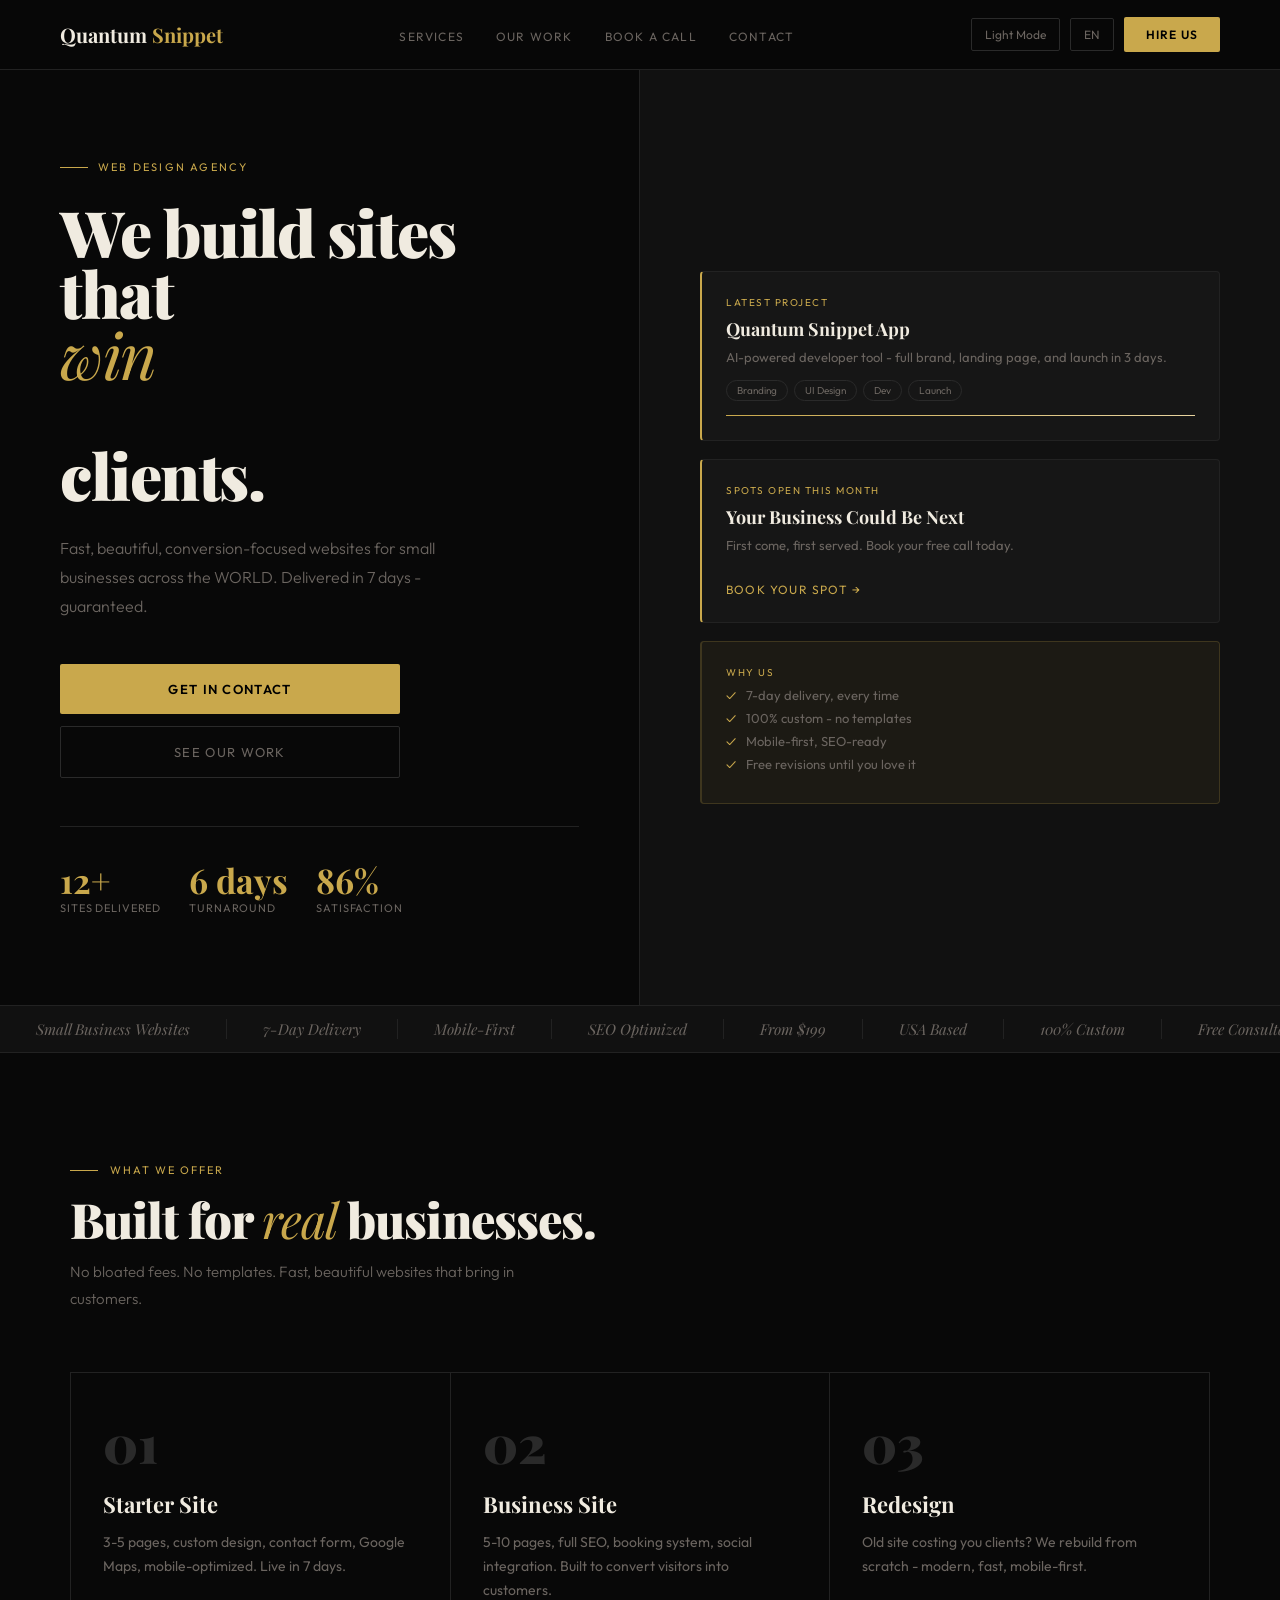
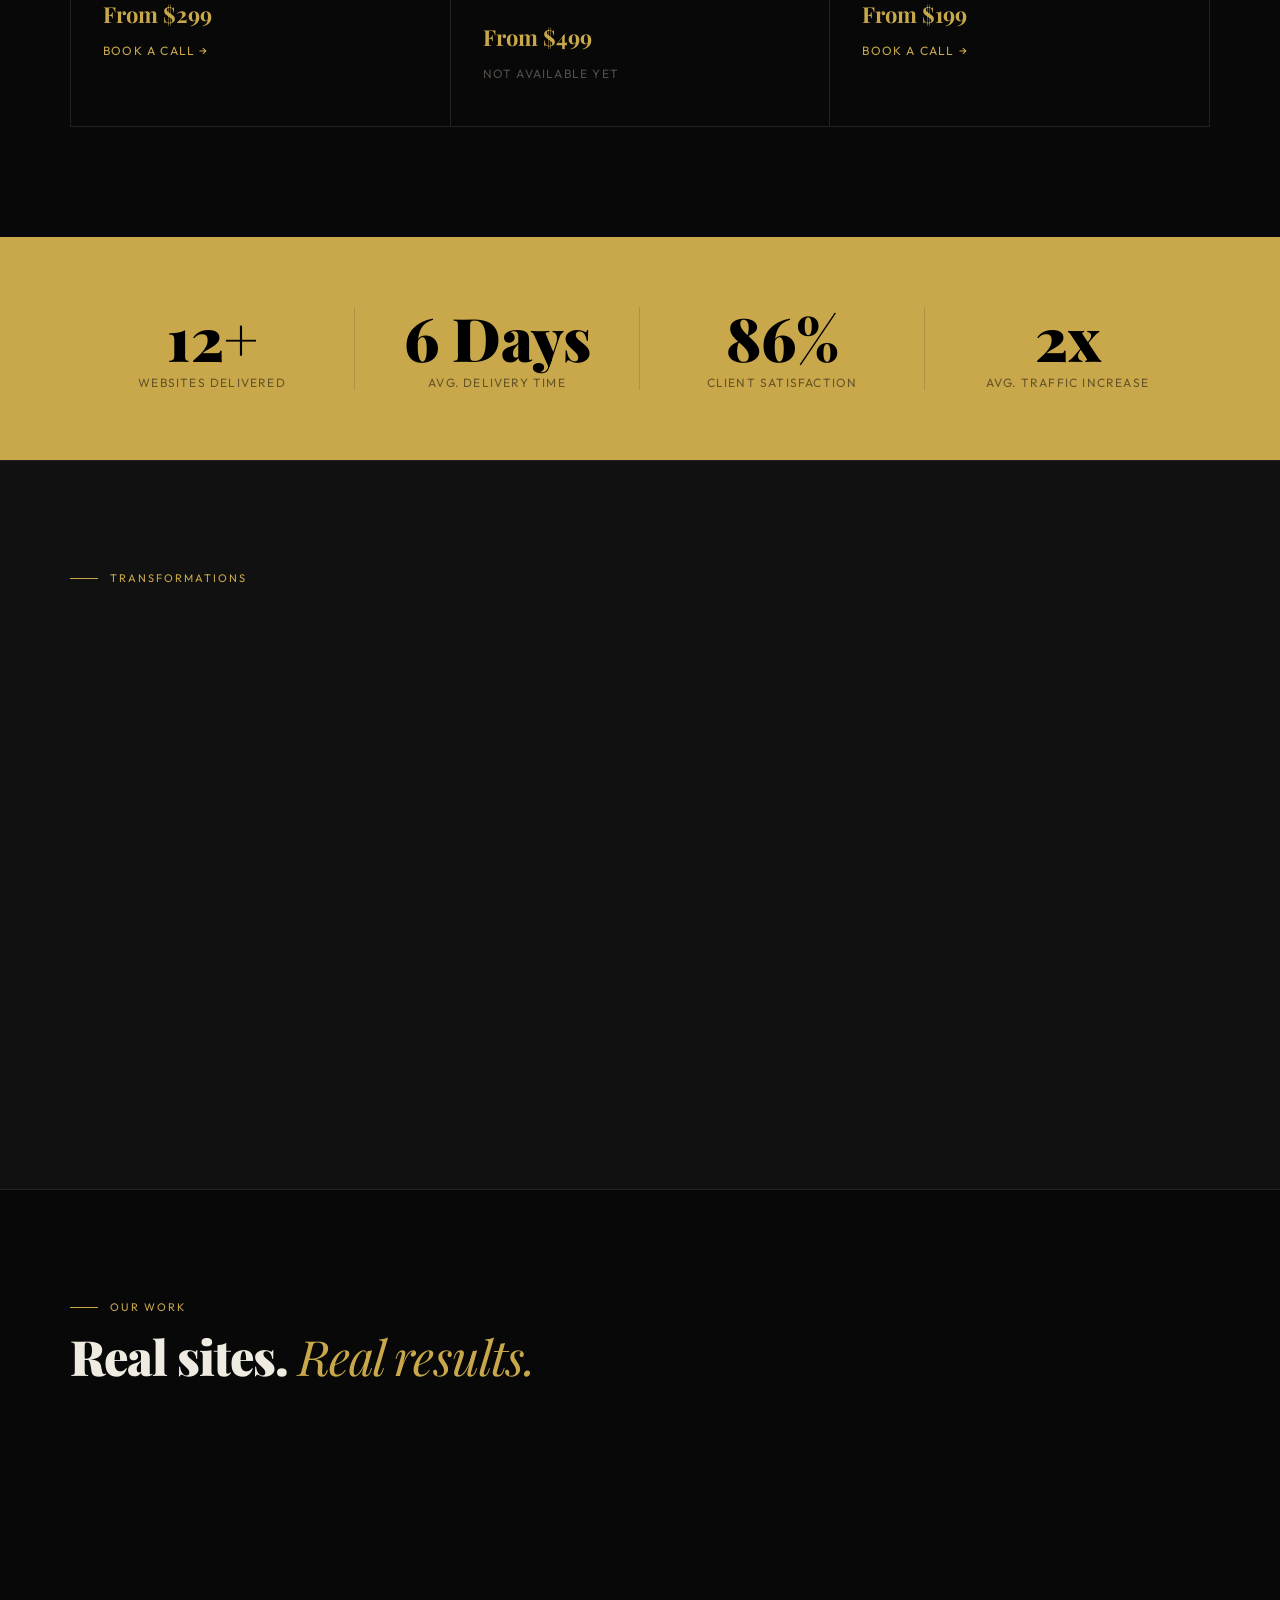
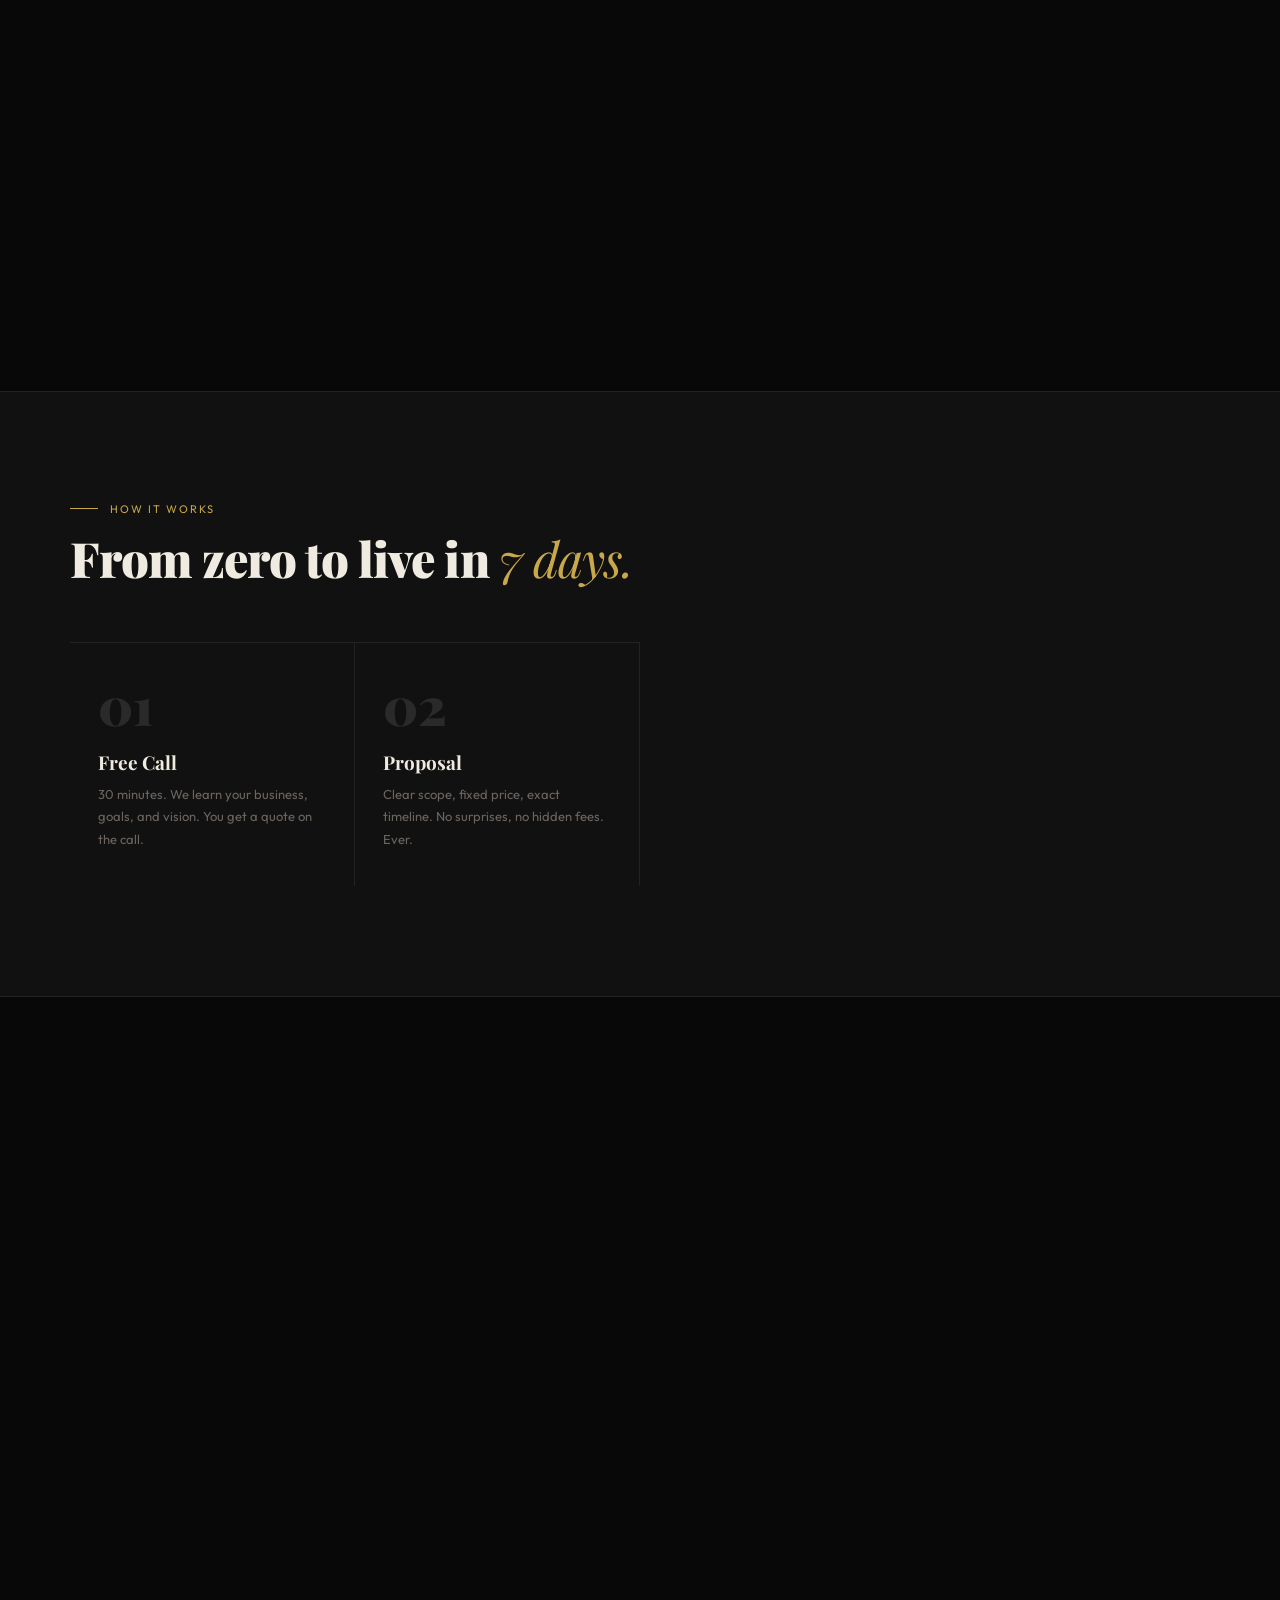
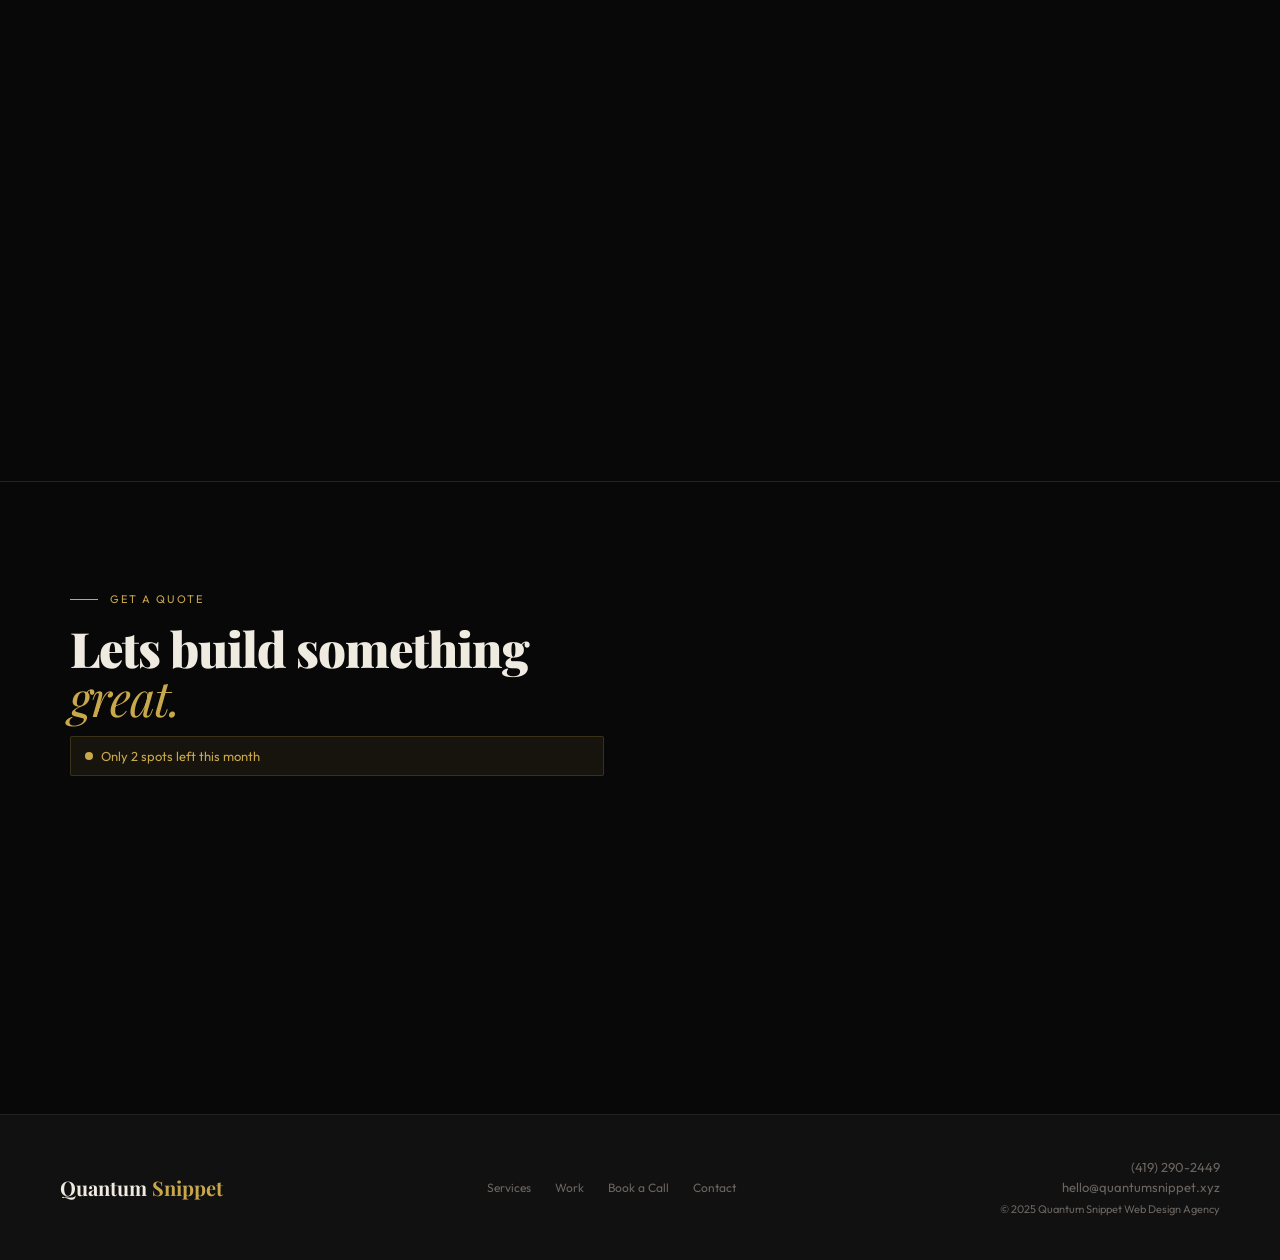
==== index.html @ d99e5979 "Add files via upload" ====
<!DOCTYPE html>
<html lang="en">
<head>
<meta charset="UTF-8">
<meta name="viewport" content="width=device-width, initial-scale=1.0, maximum-scale=1.0, user-scalable=no">
<meta name="description" content="Premium web design agency delivering custom, fast, mobile-first websites in 7 days. Perfect for small businesses. $299 starting price.">
<meta name="keywords" content="web design, web development, website builder, small business websites, custom web design, fast website">
<meta name="author" content="Quantum Snippet">
<meta name="theme-color" content="#C9A84C">
<meta property="og:type" content="website">
<meta property="og:title" content="Quantum Snippet - Premium Web Design Agency">
<meta property="og:description" content="Custom, fast, mobile-first websites for small businesses in 7 days. No templates, no compromises.">
<meta property="og:url" content="https://quantumsnippet.xyz/">
<title>Quantum Snippet - Premium Web Design Agency</title>
<link href="https://fonts.googleapis.com/css2?family=Playfair+Display:ital,wght@0,400;0,700;0,900;1,400&family=Outfit:wght@300;400;500;600&display=swap" rel="stylesheet">
<link rel="stylesheet" href="styles.css">
</head>
<body>

<div class="bar" id="bar"></div>

<nav>
  <a href="#" class="logo">Quantum <span>Snippet</span></a>
  <ul class="nl">
    <li><a href="#services">Services</a></li>
    <li><a href="#work">Our Work</a></li>
    <li><a href="#booking">Book a Call</a></li>
    <li><a href="#contact">Contact</a></li>
  </ul>
  <div class="nr">
    <button class="mbtn" id="modeBtn" onclick="toggleMode()">Light Mode</button>
    <div class="lw">
      <button class="lbtn" id="lbtn" onclick="toggleL()">EN</button>
      <div class="ldrop" id="ldrop">
        <div class="lopt on" onclick="setL('en',this)">English</div>
        <div class="lopt" onclick="setL('es',this)">Espanol</div>
        <div class="lopt" onclick="setL('fr',this)">Francais</div>
        <div class="lopt" onclick="setL('pt',this)">Portugues</div>
      </div>
    </div>
    <a href="#contact" class="ncta">Hire Us</a>
  </div>
  <button class="hbg" onclick="toggleM()"><span></span><span></span><span></span></button>
</nav>

<div class="mm" id="mm">
  <a href="#services" onclick="toggleM()">Services</a>
  <a href="#work" onclick="toggleM()">Our Work</a>
  <a href="#booking" onclick="toggleM()">Book a Call</a>
  <a href="#contact" onclick="toggleM()" style="color:var(--gold)">Hire Us</a>
</div>

<div class="hero">
  <div class="hl">
    <div class="htag">Web Design Agency</div>
    <h1>We build sites<br>that <span class="it">win</span><br>clients.</h1>
    <p class="hd" id="hd">Fast, beautiful, conversion-focused websites for small businesses across the WORLD. Delivered in 7 days - guaranteed.</p>
    <div class="cs">
      <a class="bg" id="hb1" href="https://www.instagram.com/quantum_snippet/?__pwa=1" target="_blank">GET IN CONTACT</a>
      <a href="https://www.instagram.com/quantum_snippet/?__pwa=1" target="_blank" class="bo" id="hb2">See Our Work</a>
    </div>
    <div class="tb">
      <div><span class="tn" data-target="15" data-sfx="+">15+</span><div class="tl">Sites Delivered</div></div>
      <div><span class="tn" data-target="7" data-sfx=" days">7 days</span><div class="tl">Turnaround</div></div>
      <div><span class="tn" data-target="100" data-sfx="%">100%</span><div class="tl">Satisfaction</div></div>
    </div>
  </div>
  <div class="hr">
    <div class="hc rv">
      <div class="hcl">Latest Project</div>
      <div class="hct">Quantum Snippet App</div>
      <div class="hcs">AI-powered developer tool - full brand, landing page, and launch in 3 days.</div>
      <div class="hctags"><span class="hctag">Branding</span><span class="hctag">UI Design</span><span class="hctag">Dev</span><span class="hctag">Launch</span></div>
      <div class="hcbar"><div class="hcfill"></div></div>
    </div>
    <div class="hc rv">
      <div class="hcl">Spots Open This Month</div>
      <div class="hct">Your Business Could Be Next</div>
      <div class="hcs">First come, first served. Book your free call today.</div>
      <a href="#booking" class="sb">Book your spot &rarr;</a>
    </div>
    <div class="hc rv" style="background:rgba(201,168,76,.06);border-color:rgba(201,168,76,.2);">
      <div class="hcl">Why Us</div>
      <div class="wi"><span>&#10003;</span>7-day delivery, every time</div>
      <div class="wi"><span>&#10003;</span>100% custom - no templates</div>
      <div class="wi"><span>&#10003;</span>Mobile-first, SEO-ready</div>
      <div class="wi"><span>&#10003;</span>Free revisions until you love it</div>
    </div>
  </div>
</div>

<div class="mq"><div class="mqt">
  <span class="mqi">Small Business Websites</span><span class="mqi">7-Day Delivery</span><span class="mqi">Mobile-First</span><span class="mqi">SEO Optimized</span><span class="mqi">From $199</span><span class="mqi">USA Based</span><span class="mqi">100% Custom</span><span class="mqi">Free Consultation</span><span class="mqi">Small Business Websites</span><span class="mqi">7-Day Delivery</span><span class="mqi">Mobile-First</span><span class="mqi">SEO Optimized</span><span class="mqi">From $499</span><span class="mqi">USA Based</span><span class="mqi">100% Custom</span><span class="mqi">Free Consultation</span>
</div></div>

<div class="sec" id="services"><div class="si">
  <p class="ey rv">What We Offer</p>
  <h2 class="rv">Built for <em>real</em> businesses.</h2>
  <p class="ss rv">No bloated fees. No templates. Fast, beautiful websites that bring in customers.</p>
  <div class="sg">
    <div class="sv rv"><span class="sn">01</span><div class="snm">Starter Site</div><div class="sd">3-5 pages, custom design, contact form, Google Maps, mobile-optimized. Live in 7 days.</div><div class="sp">From $299</div><button class="sb" onclick="document.getElementById('booking').scrollIntoView({behavior:'smooth'})">Book a call &rarr;</button></div>
    <div class="sv rv"><span class="sn">02</span><div class="snm">Business Site</div><div class="sd">5-10 pages, full SEO, booking system, social integration. Built to convert visitors into customers.</div><div class="sp">From $499</div><button class="sb" type="button" disabled>Not available yet</button></div>
    <div class="sv rv"><span class="sn">03</span><div class="snm">Redesign</div><div class="sd">Old site costing you clients? We rebuild from scratch - modern, fast, mobile-first.</div><div class="sp">From $199</div><button class="sb" onclick="document.getElementById('booking').scrollIntoView({behavior:'smooth'})">Book a call &rarr;</button></div>
  </div>
</div></div>

<div class="cw" id="counters"><div class="ci">
  <div class="cit rv"><span class="cn" data-target="15" data-sfx="+">0</span><div class="cl">Websites Delivered</div></div>
  <div class="cit rv"><span class="cn" data-target="7" data-sfx=" Days">0</span><div class="cl">Avg. Delivery Time</div></div>
  <div class="cit rv"><span class="cn" data-target="100" data-sfx="%">0</span><div class="cl">Client Satisfaction</div></div>
  <div class="cit rv"><span class="cn" data-target="3" data-sfx="x">0</span><div class="cl">Avg. Traffic Increase</div></div>
</div></div>

<div class="bas" id="work"><div class="si">
  <p class="ey rv">Transformations</p>
  <h2 class="rv">The <em>difference</em> is visible.</h2>
  <p class="ss rv">Drag the slider to see what we deliver for every client.</p>
  <div class="bag">
    <div class="bac rv">
      <div class="bah"><div class="bat">AuraBloom by Fatima</div><div class="bb">Beauty Shop</div></div>
      <div class="bsl" id="sl1">
        <div class="baf"><div style="width:100%;height:100%;background:#fef0f5;display:flex;flex-direction:column;font-family:'Outfit',sans-serif;"><div style="background:linear-gradient(90deg,#d45a74,#f4a7c0,#e8758e);padding:6px 10px;text-align:center;font-size:6px;letter-spacing:.22em;text-transform:uppercase;color:#fff;flex-shrink:0;">Beauty Plug in Paradise Estate</div><div style="background:rgba(255,249,252,.93);padding:8px 10px;border-bottom:1px solid rgba(244,167,192,.25);display:grid;grid-template-columns:1fr auto 1fr;align-items:center;flex-shrink:0;"><div style="font-size:6px;letter-spacing:.16em;text-transform:uppercase;color:#8a5568;">Shop Videos Gifts</div><div style="font-size:15px;line-height:1;color:#e8758e;font-family:cursive;">AuraBloom</div><div style="font-size:10px;text-align:right;color:#e8758e;">&#x1F6CD;</div></div><div style="flex:1;position:relative;background:linear-gradient(160deg,#fdf0f6 0%,#fce8f2 40%,#fbd5e8 70%,#f9c8e0 100%);padding:12px 12px 10px;display:grid;grid-template-columns:1.15fr .85fr;gap:10px;overflow:hidden;"><div style="position:absolute;width:90px;height:90px;border-radius:50%;background:radial-gradient(circle,rgba(244,167,192,.28),transparent 65%);top:-24px;right:-18px;"></div><div style="position:absolute;width:70px;height:70px;border-radius:50%;background:radial-gradient(circle,rgba(212,168,75,.18),transparent 65%);bottom:6px;left:12px;"></div><div style="position:relative;z-index:1;"><div style="display:inline-flex;align-items:center;gap:5px;font-size:6px;letter-spacing:.26em;text-transform:uppercase;color:#e8758e;border:1px solid rgba(232,117,142,.28);padding:5px 9px;border-radius:999px;background:rgba(244,167,192,.14);margin-bottom:8px;">&#10024; Paradise Estate</div><div style="font-family:'Playfair Display',serif;font-size:20px;line-height:.96;color:#2d1520;"><span style="display:block;font-size:24px;line-height:.85;color:#e8758e;font-family:cursive;">AuraBloom</span>by <span style="color:#d4a84b;">Fatima</span></div><div style="font-size:7px;line-height:1.55;color:#8a5568;margin-top:8px;max-width:100px;">Lashes, gloss, perfumes, jewellery, and gift sets in one soft, feminine storefront.</div><div style="display:flex;gap:6px;margin-top:9px;flex-wrap:wrap;"><span style="font-size:6px;letter-spacing:.18em;text-transform:uppercase;background:linear-gradient(135deg,#d45a74,#e8758e,#f4a7c0);color:#fff;padding:6px 9px;border-radius:999px;">Shop Now</span><span style="font-size:6px;letter-spacing:.15em;text-transform:uppercase;border:1px solid rgba(232,117,142,.35);color:#e8758e;padding:6px 8px;border-radius:999px;">WhatsApp</span></div></div><div style="position:relative;z-index:1;display:flex;align-items:center;justify-content:center;"><div style="width:58px;height:112px;background:#1a0c14;border-radius:16px;border:2px solid rgba(244,167,192,.35);box-shadow:0 14px 28px rgba(45,21,32,.18);position:relative;overflow:hidden;"><div style="position:absolute;inset:0;background:linear-gradient(180deg,#ffb7d6,#f4a7c0 35%,#2d1520 100%);"></div></div></div></div><div style="background:#fff9fc;border-top:1px solid rgba(244,167,192,.18);display:grid;grid-template-columns:repeat(4,1fr);gap:4px;padding:7px;flex-shrink:0;"><div style="text-align:center;background:#fff;border:1px solid rgba(244,167,192,.18);border-radius:8px;padding:5px 2px;"><div style="font-size:10px;color:#e8758e;">&#128065;</div><div style="font-size:5px;letter-spacing:.12em;text-transform:uppercase;color:#8a5568;">Lashes</div></div><div style="text-align:center;background:#fff;border:1px solid rgba(244,167,192,.18);border-radius:8px;padding:5px 2px;"><div style="font-size:10px;color:#e8758e;">&#128139;</div><div style="font-size:5px;letter-spacing:.12em;text-transform:uppercase;color:#8a5568;">Gloss</div></div><div style="text-align:center;background:#fff;border:1px solid rgba(244,167,192,.18);border-radius:8px;padding:5px 2px;"><div style="font-size:10px;color:#e8758e;">&#127801;</div><div style="font-size:5px;letter-spacing:.12em;text-transform:uppercase;color:#8a5568;">Perfume</div></div><div style="text-align:center;background:#fff;border:1px solid rgba(244,167,192,.18);border-radius:8px;padding:5px 2px;"><div style="font-size:10px;color:#e8758e;">&#127873;</div><div style="font-size:5px;letter-spacing:.12em;text-transform:uppercase;color:#8a5568;">Gift Sets</div></div></div></div></div>
        <div class="bab" id="b1"><div style="width:100%;height:100%;background:#f6f1f4;display:flex;flex-direction:column;"><div style="background:#d28aac;padding:8px 12px;flex-shrink:0;"><span style="font-size:9px;color:#fff;font-weight:bold;">Fatima Beauty Store</span></div><div style="flex:1;padding:10px;display:flex;flex-direction:column;gap:6px;overflow:hidden;"><div style="background:#e5dee2;border:2px dashed #d1c2cb;height:60px;display:flex;align-items:center;justify-content:center;font-size:8px;color:#9d8b94;text-align:center;">WELCOME TO FATIMA BEAUTY STORE</div><div style="background:#eadfe5;height:4px;width:88%;border-radius:1px;"></div><div style="background:#d28aac;color:#fff;font-size:7px;padding:5px 9px;width:70px;text-align:center;">Shop</div></div><div style="background:#e5dee2;padding:6px;font-size:7px;color:#9d8b94;text-align:center;flex-shrink:0;">2021 Fatima Beauty Store</div></div></div>
        <div class="bdv" id="l1"></div><div class="bhn" id="h1">&harr;</div>
        <div class="lb lb-b">Before</div><div class="lb lb-a">After</div>
      </div>
    </div>
  </div>
</div></div>

<div class="scs"><div class="si">
  <p class="ey rv">Our Work</p>
  <h2 class="rv">Real sites. <em>Real results.</em></h2>
  <p class="ss rv">Every project is custom-built from scratch.</p>
  <div class="scl">
    <div class="sci rv">
      <a class="scr" href="https://fatima-rho.vercel.app/" target="_blank" rel="noopener noreferrer">
        <div class="scb2"><div class="scd" style="background:#FF5F57"></div><div class="scd" style="background:#FFBD2E"></div><div class="scd" style="background:#28CA41"></div><div class="scu">fatima-rho.vercel.app</div></div>
        <div style="background:#fef0f5;font-family:'Outfit',sans-serif;"><div style="background:linear-gradient(90deg,#d45a74,#f4a7c0,#e8758e);padding:8px 16px;text-align:center;font-size:8px;letter-spacing:.34em;text-transform:uppercase;color:#fff;">Your Beauty Plug in Paradise Estate</div><div style="background:rgba(255,249,252,.93);backdrop-filter:blur(10px);border-bottom:1px solid rgba(244,167,192,.25);padding:12px 16px;display:grid;grid-template-columns:1fr auto 1fr;align-items:center;"><div style="font-size:8px;letter-spacing:.24em;text-transform:uppercase;color:#8a5568;">Shop All Videos Gifts</div><div style="font-size:30px;color:#e8758e;font-family:cursive;line-height:1;">AuraBloom</div><div style="text-align:right;font-size:15px;color:#e8758e;">&#x1F6CD;</div></div><div style="min-height:250px;background:linear-gradient(160deg,#fdf0f6 0%,#fce8f2 40%,#fbd5e8 70%,#f9c8e0 100%);display:grid;grid-template-columns:1fr 1fr;position:relative;overflow:hidden;border-bottom:1px solid rgba(244,167,192,.18);"><div style="padding:26px 20px 22px;position:relative;z-index:1;"><div style="font-family:'Playfair Display',serif;font-size:43px;line-height:.92;color:#2d1520;"><span style="display:block;font-size:48px;line-height:.78;color:#e8758e;font-family:cursive;">AuraBloom</span>by <span style="color:#d4a84b;">Fatima</span></div><div style="font-size:10px;line-height:1.9;color:#8a5568;max-width:190px;margin-top:12px;">Your one-stop beauty destination for lashes, gloss, perfumes, jewellery, bonnets, and curated gift sets.</div><div style="display:flex;gap:10px;margin-top:18px;"><span style="font-size:8px;letter-spacing:.34em;text-transform:uppercase;background:linear-gradient(135deg,#d45a74,#e8758e,#f4a7c0);color:#fff;padding:10px 18px;border-radius:999px;">Shop Now</span></div></div><div style="padding:24px;display:flex;align-items:center;justify-content:center;"><div style="width:116px;height:226px;background:#1a0c14;border-radius:28px;border:3px solid rgba(244,167,192,.3);position:relative;overflow:hidden;"><div style="position:absolute;inset:0;background:linear-gradient(180deg,#ffbad8 0%,#f4a7c0 42%,#452133 100%);"></div></div></div></div></div>
      </a>
      <div class="scit"><div class="stag">Beauty Shop - Paradise Estate</div><div class="sname">AuraBloom by Fatima</div><div class="sdesc">Closer match to the live homepage: gradient announcement bar, glassy nav, blush editorial hero, floating phone video mockup, and the six-category strip.</div><div class="pills"><span class="pill">Beauty Ecommerce</span><span class="pill">Editorial Hero</span><span class="pill">Video Mockup</span><span class="pill">WhatsApp Orders</span></div><div class="res">Preview tuned against fatima-rho.vercel.app styling</div></div>
    </div>
  </div>
</div></div>

<div class="prs"><div class="si">
  <p class="ey rv">How It Works</p>
  <h2 class="rv">From zero to live in <em>7 days.</em></h2>
  <div class="prg">
    <div class="ps rv"><span class="psn">01</span><div class="pst">Free Call</div><div class="psd">30 minutes. We learn your business, goals, and vision. You get a quote on the call.</div></div>
    <div class="ps rv"><span class="psn">02</span><div class="pst">Proposal</div><div class="psd">Clear scope, fixed price, exact timeline. No surprises, no hidden fees. Ever.</div></div>
    <div class="ps rv"><span class="psn">03</span><div class="pst">We Build</div><div class="psd">You relax. We design, develop, and test. Daily updates so you are always in the loop.</div></div>
    <div class="ps rv"><span class="psn">04</span><div class="pst">You Launch</div><div class="psd">Site live in 7 days. We handle hosting, launch, and any revisions.</div></div>
  </div>
</div></div>

<div class="bks" id="booking"><div class="si">
  <p class="ey rv">Free Consultation</p>
  <h2 class="rv">Book your <em>free</em> 30-min call.</h2>
  <p class="ss rv">Pick a time. We discuss your project and give you a free quote.</p>
  <div class="bkl">
    <div class="cal rv">
      <div class="cah"><button class="can" onclick="chM(-1)">&lsaquo;</button><span class="cam" id="calLbl"></span><button class="can" onclick="chM(1)">&rsaquo;</button></div>
      <div class="cadow"><span>Su</span><span>Mo</span><span>Tu</span><span>We</span><span>Th</span><span>Fr</span><span>Sa</span></div>
      <div class="cagd" id="cagd"></div>
    </div>
    <div class="rv">
      <div class="slt" id="slt">Select a date</div>
      <div class="slg" id="slg"><p style="font-size:13px;color:var(--mut);grid-column:1/-1;">Pick a date from the calendar</p></div>
      <input class="bi" id="bn" placeholder="Your name">
      <input class="bi" id="be" type="email" placeholder="Your email">
      <button class="bkb" id="bkb" onclick="confBook()">Confirm Free Consultation</button>
      <div class="bok" id="bok">Booked! We will email you a confirmation shortly.</div>
    </div>
  </div>
</div></div>

<div class="ts rv">
  <p class="tq">Quantum Snippet rebuilt our website in 6 days. It looks incredible, loads instantly, and we have already seen a 40% increase in enquiries. Worth every penny.</p>
  <p class="ta"><strong>Your First Client</strong> - Small Business Owner, USA</p>
</div>

<div class="ct" id="contact"><div class="cti">
  <div>
    <p class="ey rv">Get a Quote</p>
    <h2 class="rv">Lets build something <em>great.</em></h2>
    <div class="ug rv"><span class="ugd"></span>Only 2 spots left this month</div>
    <p class="ss rv" style="margin-bottom:0;">Fill out the form and we will get back to you within 24 hours.</p>
    <div style="margin-top:28px;" class="rv">
      <div class="pk">Free consultation call included</div>
      <div class="pk">Fixed price - no hidden fees</div>
      <div class="pk">7-day delivery guarantee</div>
      <div class="pk">Free revisions until you love it</div>
      <div class="pk">6 months free support after launch</div>
    </div>
  </div>
  <div class="cf rv">
    <div class="cfr"><input id="cfn" placeholder="Your name"><input id="cfe" type="email" placeholder="Your email"></div>
    <input id="cfb2" placeholder="Business name">
    <select id="cfs"><option value="">What do you need?</option><option>Starter Website - $299</option><option>Business Website - $499</option><option>Redesign - $199</option><option>Not sure - lets talk</option></select>
    <textarea id="cfm" placeholder="Tell us about your business..."></textarea>
    <button class="cfb" id="cfbtn" onclick="subForm()">Send My Free Quote Request</button>
    <p class="cfok" id="cfok">Message sent! We will be in touch within 24 hours.</p>
    <p class="cfer" id="cfer">Something went wrong. Please email us directly.</p>
  </div>
</div></div>

<footer>
  <div class="flogo">Quantum <span>Snippet</span></div>
  <div class="fls"><a href="#services">Services</a><a href="#work">Work</a><a href="#booking">Book a Call</a><a href="#contact">Contact</a></div>
  <div class="fc">
    <a href="tel:4192902449">(419) 290-2449</a>
    <a href="mailto:hello@quantumsnippet.xyz">hello@quantumsnippet.xyz</a>
    <div class="fcp">&copy; 2025 Quantum Snippet Web Design Agency</div>
  </div>
</footer>

<!-- Admin Modal -->
<div id="qs-admin-modal" style="display:none;position:fixed;inset:0;z-index:99999;background:rgba(0,0,0,0.7);backdrop-filter:blur(8px);align-items:center;justify-content:center;">
  <div style="background:var(--card);border:1px solid var(--bor2);border-radius:4px;padding:40px 44px;max-width:380px;width:90%;text-align:center;animation:qs-modal-in .25s cubic-bezier(.34,1.56,.64,1);">
    <div style="font-family:'Playfair Display',serif;font-size:20px;font-weight:700;margin-bottom:6px;">Quantum <span style="color:var(--gold);">Snippet</span></div>
    <div style="font-size:11px;color:var(--mut);letter-spacing:.15em;text-transform:uppercase;margin-bottom:28px;">Admin Access</div>
    <input id="qs-admin-pw" type="password" placeholder="Enter admin token"
      style="width:100%;background:var(--bg);border:1px solid var(--bor);color:var(--txt);font-family:'Outfit',sans-serif;font-size:14px;padding:13px 15px;border-radius:2px;outline:none;margin-bottom:10px;transition:border-color .2s;"
      onkeydown="if(event.key==='Enter')qsAdminLogin()"
      onfocus="this.style.borderColor='var(--gold)'"
      onblur="this.style.borderColor='var(--bor)'">
    <div id="qs-admin-err" style="display:none;color:#e05555;font-size:12px;margin-bottom:10px;">Incorrect token.</div>
    <button onclick="qsAdminLogin()" style="width:100%;background:var(--gold);color:#000;font-family:'Outfit',sans-serif;font-size:13px;font-weight:600;padding:14px;border:none;border-radius:2px;cursor:pointer;letter-spacing:.1em;text-transform:uppercase;margin-bottom:8px;" onmouseover="this.style.background='var(--gold2)'" onmouseout="this.style.background='var(--gold)'">Enter</button>
    <button onclick="qsCloseModal()" style="width:100%;background:transparent;color:var(--mut);font-family:'Outfit',sans-serif;font-size:12px;padding:8px;border:none;cursor:pointer;" onmouseover="this.style.color='var(--txt)'" onmouseout="this.style.color='var(--mut)'">Cancel</button>
  </div>
</div>

<script src="main.js"></script>
</body>
</html>
---- styles.css ----
:root{--bg:#080808;--sur:#111111;--card:#161616;--bor:#222222;--bor2:#2a2a2a;--gold:#C9A84C;--gold2:#E8D4A0;--txt:#F0EBE0;--mut:#6B6560;}
body.light{--bg:#FAF7F2;--sur:#F2EDE4;--card:#FFFFFF;--bor:#E2D9CE;--bor2:#D0C4B4;--txt:#1A1612;--mut:#8A7A6A;}
*{margin:0;padding:0;box-sizing:border-box;}
html{scroll-behavior:smooth;}
body{background:var(--bg);color:var(--txt);font-family:'Outfit',sans-serif;overflow-x:hidden;-webkit-text-size-adjust:100%;transition:background .3s,color .3s;}
a{text-decoration:none;color:inherit;}
.bar{position:fixed;top:0;left:0;height:3px;background:linear-gradient(90deg,var(--gold),var(--gold2));z-index:9999;width:0;pointer-events:none;transition:width .1s;}
nav{position:fixed;top:0;left:0;right:0;z-index:200;height:70px;padding:0 60px;display:flex;align-items:center;justify-content:space-between;background:rgba(8,8,8,.95);backdrop-filter:blur(20px);border-bottom:1px solid var(--bor);transition:background .3s;}
body.light nav{background:rgba(250,247,242,.97);}
.logo{font-family:'Playfair Display',serif;font-size:20px;font-weight:700;color:var(--txt);}
.logo span{color:var(--gold);}
.nl{display:flex;gap:32px;list-style:none;}
.nl a{font-size:12px;color:var(--mut);letter-spacing:.1em;text-transform:uppercase;transition:color .2s;}
.nl a:hover{color:var(--txt);}
.nr{display:flex;align-items:center;gap:10px;}
.mbtn{background:none;border:1px solid var(--bor2);color:var(--mut);font-family:'Outfit',sans-serif;font-size:12px;padding:8px 13px;border-radius:2px;cursor:pointer;transition:all .2s;}
.mbtn:hover,.mbtn:focus{border-color:var(--gold);color:var(--gold);}
.lw{position:relative;}
.lbtn{background:none;border:1px solid var(--bor2);color:var(--mut);font-family:'Outfit',sans-serif;font-size:12px;padding:8px 13px;border-radius:2px;cursor:pointer;transition:all .2s;}
.lbtn:hover{border-color:var(--gold);color:var(--gold);}
.ldrop{position:absolute;top:calc(100% + 8px);right:0;background:var(--card);border:1px solid var(--bor2);border-radius:4px;display:none;min-width:150px;overflow:hidden;z-index:9999;box-shadow:0 8px 32px rgba(0,0,0,.4);}
.ldrop.open{display:block;}
.lopt{padding:10px 16px;font-size:13px;color:var(--mut);cursor:pointer;transition:background .15s;}
.lopt:hover{background:var(--bor);color:var(--txt);}
.lopt.on{color:var(--gold);}
.hbg{display:none;flex-direction:column;gap:5px;background:none;border:none;cursor:pointer;padding:4px;}
.hbg span{display:block;width:24px;height:2px;background:var(--txt);transition:all .3s;}
.mm{display:none;position:fixed;inset:0;top:70px;background:var(--bg);z-index:150;padding:40px 24px;flex-direction:column;gap:24px;}
.mm.open{display:flex;}
.mm a{font-size:22px;color:var(--txt);font-family:'Playfair Display',serif;border-bottom:1px solid var(--bor);padding-bottom:16px;}
.ncta{background:var(--gold);color:#000;font-size:12px;font-weight:600;padding:10px 22px;border:none;border-radius:2px;cursor:pointer;letter-spacing:.1em;text-transform:uppercase;transition:background .2s;font-family:'Outfit',sans-serif;}
.ncta:hover{background:var(--gold2);}
.hero{min-height:100vh;display:grid;grid-template-columns:1fr 1fr;padding-top:70px;}
.hl{padding:90px 60px;display:flex;flex-direction:column;justify-content:center;border-right:1px solid var(--bor);}
.htag{display:inline-flex;align-items:center;gap:10px;font-size:11px;color:var(--gold);letter-spacing:.2em;text-transform:uppercase;margin-bottom:28px;}
.htag::before{content:'';width:28px;height:1px;background:var(--gold);}
h1{font-family:'Playfair Display',serif;font-size:clamp(44px,5vw,78px);font-weight:900;line-height:.95;letter-spacing:-.02em;margin-bottom:28px;}
h1 .it{font-style:italic;font-weight:400;color:var(--gold);display:block;}
.hd{font-size:16px;color:var(--mut);line-height:1.8;max-width:440px;margin-bottom:44px;font-weight:300;}
.cs{display:flex;flex-direction:column;gap:12px;max-width:340px;}
.bg{background:var(--gold);color:#000;font-size:13px;font-weight:600;padding:17px 28px;border:none;border-radius:2px;cursor:pointer;letter-spacing:.1em;text-transform:uppercase;text-align:center;display:block;transition:all .2s;font-family:'Outfit',sans-serif;}
.bg:hover{background:var(--gold2);transform:translateY(-2px);}
.bo{background:transparent;color:var(--mut);font-size:13px;padding:17px 28px;border:1px solid var(--bor2);border-radius:2px;letter-spacing:.1em;text-transform:uppercase;text-align:center;display:block;transition:all .2s;font-family:'Outfit',sans-serif;}
.bo:hover{border-color:var(--gold);color:var(--gold);}
.tb{display:flex;gap:28px;margin-top:48px;padding-top:36px;border-top:1px solid var(--bor);flex-wrap:wrap;}
.tn{font-family:'Playfair Display',serif;font-size:34px;font-weight:700;color:var(--gold);display:block;line-height:1;}
.tl{font-size:11px;color:var(--mut);letter-spacing:.08em;text-transform:uppercase;margin-top:4px;}
.hr{display:flex;flex-direction:column;justify-content:center;padding:70px 60px;gap:18px;background:var(--sur);}
.hc{background:var(--card);border:1px solid var(--bor);border-radius:4px;padding:24px;border-left:2px solid var(--gold);transition:transform .3s;}
.hc:hover{transform:translateX(4px);}
.hcl{font-size:10px;color:var(--gold);letter-spacing:.15em;text-transform:uppercase;margin-bottom:8px;}
.hct{font-family:'Playfair Display',serif;font-size:18px;font-weight:700;margin-bottom:6px;}
.hcs{font-size:13px;color:var(--mut);line-height:1.6;margin-bottom:12px;}
.hctags{display:flex;flex-wrap:wrap;gap:6px;}
.hctag{font-size:10px;color:var(--mut);border:1px solid var(--bor2);padding:3px 10px;border-radius:100px;}
.hcbar{height:1px;background:var(--bor2);margin-top:14px;overflow:hidden;}
.hcfill{height:100%;background:linear-gradient(90deg,var(--gold),var(--gold2));width:0;animation:fill 2s .5s ease forwards;}
@keyframes fill{to{width:100%;}}
.wi{font-size:13px;color:var(--mut);display:flex;gap:10px;margin-bottom:7px;}
.wi span{color:var(--gold);}
.mq{border-top:1px solid var(--bor);border-bottom:1px solid var(--bor);overflow:hidden;padding:13px 0;background:var(--sur);}
.mqt{display:flex;width:max-content;animation:mq 24s linear infinite;}
.mqi{font-family:'Playfair Display',serif;font-size:15px;font-style:italic;color:var(--mut);padding:0 36px;white-space:nowrap;border-right:1px solid var(--bor);}
@keyframes mq{from{transform:translateX(0);}to{transform:translateX(-50%);}}
.sec{padding:110px 60px;}
.si{max-width:1140px;margin:0 auto;}
.ey{display:flex;align-items:center;gap:12px;font-size:11px;color:var(--gold);letter-spacing:.18em;text-transform:uppercase;margin-bottom:18px;}
.ey::before{content:'';width:28px;height:1px;background:var(--gold);flex-shrink:0;}
h2{font-family:'Playfair Display',serif;font-size:clamp(32px,3.8vw,54px);font-weight:900;line-height:1.0;letter-spacing:-.02em;margin-bottom:14px;}
h2 em{font-style:italic;font-weight:400;color:var(--gold);}
.ss{font-size:15px;color:var(--mut);max-width:480px;line-height:1.8;margin-bottom:60px;font-weight:300;}
.sg{display:grid;grid-template-columns:repeat(3,1fr);gap:1px;background:var(--bor);border:1px solid var(--bor);}
.sv{background:var(--bg);padding:44px 32px;transition:background .25s;position:relative;overflow:hidden;}
.sv::after{content:'';position:absolute;bottom:0;left:0;right:0;height:1px;background:linear-gradient(90deg,var(--gold),transparent);transform:scaleX(0);transform-origin:left;transition:transform .4s;}
.sv:hover{background:var(--card);}
.sv:hover::after{transform:scaleX(1);}
.sn{font-family:'Playfair Display',serif;font-size:52px;font-weight:900;color:var(--bor2);display:block;margin-bottom:20px;line-height:1;}
.snm{font-family:'Playfair Display',serif;font-size:22px;font-weight:700;margin-bottom:12px;}
.sd{font-size:14px;color:var(--mut);line-height:1.7;margin-bottom:20px;}
.sp{font-family:'Playfair Display',serif;font-size:22px;font-weight:700;color:var(--gold);}
.sb{display:inline-flex;align-items:center;gap:8px;font-size:12px;color:var(--gold);letter-spacing:.1em;text-transform:uppercase;background:none;border:none;cursor:pointer;font-family:'Outfit',sans-serif;margin-top:14px;transition:gap .2s;}
.sb:hover{gap:14px;}
.sb[disabled]{color:var(--mut);cursor:not-allowed;opacity:.75;}
.sb[disabled]:hover{gap:8px;}
.cw{background:var(--gold);padding:70px 60px;}
.ci{max-width:1140px;margin:0 auto;display:grid;grid-template-columns:repeat(4,1fr);}
.cit{text-align:center;padding:0 20px;border-right:1px solid rgba(0,0,0,.12);}
.cit:last-child{border-right:none;}
.cn{font-family:'Playfair Display',serif;font-size:60px;font-weight:900;color:#000;display:block;line-height:1;}
.cl{font-size:12px;color:rgba(0,0,0,.5);letter-spacing:.1em;text-transform:uppercase;margin-top:8px;}
.bas{background:var(--sur);padding:110px 60px;border-top:1px solid var(--bor);}
.bag{display:grid;grid-template-columns:minmax(0,720px);justify-content:center;gap:18px;margin-top:60px;}
.bac{border:1px solid var(--bor);border-radius:4px;overflow:hidden;background:var(--card);}
.bah{padding:16px 22px;border-bottom:1px solid var(--bor);display:flex;justify-content:space-between;align-items:center;}
.bat{font-family:'Playfair Display',serif;font-size:16px;font-weight:700;}
.bb{font-size:10px;color:var(--gold);border:1px solid rgba(201,168,76,.3);padding:3px 10px;border-radius:100px;letter-spacing:.08em;}
.bsl{display:block;position:relative;height:270px;overflow:hidden;cursor:col-resize;user-select:none;text-decoration:none;color:inherit;}
.baf,.bab{position:absolute;inset:0;width:100%;height:100%;}
.bab{clip-path:inset(0 50% 0 0);}
.bdv{position:absolute;top:0;bottom:0;left:50%;width:2px;background:var(--gold);z-index:10;transform:translateX(-50%);pointer-events:none;}
.bhn{position:absolute;top:50%;left:50%;transform:translate(-50%,-50%);width:34px;height:34px;background:var(--gold);border-radius:50%;display:flex;align-items:center;justify-content:center;z-index:11;color:#000;font-size:12px;font-weight:700;box-shadow:0 4px 16px rgba(201,168,76,.4);pointer-events:none;}
.lb{position:absolute;bottom:10px;font-size:9px;font-weight:600;letter-spacing:.15em;text-transform:uppercase;padding:4px 10px;border-radius:2px;z-index:12;pointer-events:none;}
.lb-b{left:10px;background:rgba(0,0,0,.6);color:rgba(255,255,255,.7);}
.lb-a{right:10px;background:var(--gold);color:#000;}
.prs{background:var(--sur);padding:110px 60px;border-top:1px solid var(--bor);}
.prg{display:grid;grid-template-columns:repeat(4,1fr);margin-top:60px;}
.ps{padding:36px 28px;border-right:1px solid var(--bor);border-top:1px solid var(--bor);transition:background .2s;}
.ps:last-child{border-right:none;}
.ps:hover{background:var(--card);}
.psn{font-family:'Playfair Display',serif;font-size:52px;font-weight:900;color:var(--bor2);display:block;margin-bottom:18px;line-height:1;}
.pst{font-family:'Playfair Display',serif;font-size:19px;font-weight:700;margin-bottom:8px;}
.psd{font-size:13px;color:var(--mut);line-height:1.7;}
.bks{background:var(--bg);padding:110px 60px;border-top:1px solid var(--bor);}
.bkl{display:grid;grid-template-columns:1fr 1fr;gap:44px;margin-top:60px;}
.cal{border:1px solid var(--bor);border-radius:4px;overflow:hidden;}
.cah{background:var(--gold);padding:14px 18px;display:flex;align-items:center;justify-content:space-between;}
.cam{font-family:'Playfair Display',serif;font-size:16px;font-weight:700;color:#000;}
.can{background:none;border:none;color:#000;cursor:pointer;font-size:18px;padding:4px 8px;opacity:.6;}
.can:hover{opacity:1;}
.cadow{display:grid;grid-template-columns:repeat(7,1fr);background:var(--card);}
.cadow span{text-align:center;font-size:10px;color:var(--mut);text-transform:uppercase;padding:9px 0;}
.cagd{display:grid;grid-template-columns:repeat(7,1fr);gap:1px;background:var(--bor);}
.cd{background:var(--bg);text-align:center;padding:11px 4px;font-size:13px;transition:background .15s;}
.cd.av{cursor:pointer;}
.cd.av:hover{background:var(--card);}
.cd.sl{background:var(--gold) !important;color:#000 !important;font-weight:600;}
.cd.td{color:var(--gold);}
.cd.of{color:var(--bor2);cursor:default;}
.slt{font-family:'Playfair Display',serif;font-size:21px;font-weight:700;margin-bottom:14px;}
.slg{display:grid;grid-template-columns:1fr 1fr;gap:7px;margin-bottom:20px;}
.sli{padding:11px;border:1px solid var(--bor);border-radius:2px;text-align:center;font-size:13px;cursor:pointer;background:var(--bg);color:var(--txt);transition:all .15s;}
.sli:hover{border-color:var(--gold);color:var(--gold);}
.sli.sl{background:var(--gold);color:#000;border-color:var(--gold);font-weight:600;}
.bi{width:100%;background:var(--bg);border:1px solid var(--bor);color:var(--txt);font-family:'Outfit',sans-serif;font-size:14px;padding:13px 15px;border-radius:2px;outline:none;transition:border-color .2s;margin-bottom:9px;display:none;}
.bi:focus{border-color:var(--gold);}
.bkb{width:100%;background:var(--gold);color:#000;font-family:'Outfit',sans-serif;font-size:13px;font-weight:600;padding:15px;border:none;border-radius:2px;cursor:pointer;letter-spacing:.1em;text-transform:uppercase;display:none;transition:background .2s;}
.bkb:hover{background:var(--gold2);}
.bok{display:none;background:rgba(201,168,76,.08);border:1px solid rgba(201,168,76,.2);border-radius:4px;padding:18px;text-align:center;font-size:14px;color:var(--gold);margin-top:10px;}
.ts{background:var(--sur);padding:110px 60px;border-top:1px solid var(--bor);text-align:center;}
.tq{font-family:'Playfair Display',serif;font-size:clamp(18px,2.5vw,30px);font-weight:400;font-style:italic;line-height:1.5;max-width:780px;margin:0 auto 28px;}
.tq::before{content:'"';color:var(--gold);font-size:64px;line-height:0;vertical-align:-24px;margin-right:4px;}
.ta{font-size:12px;color:var(--mut);letter-spacing:.12em;text-transform:uppercase;}
.ta strong{color:var(--txt);}
.ct{background:var(--bg);padding:110px 60px;border-top:1px solid var(--bor);}
.cti{max-width:1140px;margin:0 auto;display:grid;grid-template-columns:1fr 1fr;gap:72px;align-items:start;}
.ug{display:flex;align-items:center;gap:8px;background:rgba(201,168,76,.08);border:1px solid rgba(201,168,76,.2);border-radius:2px;padding:11px 14px;font-size:13px;color:var(--gold);margin-bottom:28px;}
.ugd{width:8px;height:8px;background:var(--gold);border-radius:50%;flex-shrink:0;animation:blink 1.2s step-end infinite;}
@keyframes blink{0%,100%{opacity:1;}50%{opacity:.2;}}
.pk{font-size:14px;color:var(--mut);display:flex;gap:11px;margin-bottom:11px;}
.pk::before{content:'✓';color:var(--gold);font-weight:600;flex-shrink:0;}
.cf{display:flex;flex-direction:column;gap:13px;}
.cfr{display:grid;grid-template-columns:1fr 1fr;gap:13px;}
.cf input,.cf select,.cf textarea{width:100%;background:var(--card);border:1px solid var(--bor);color:var(--txt);font-family:'Outfit',sans-serif;font-size:14px;padding:13px 15px;border-radius:2px;outline:none;transition:border-color .2s;}
.cf input::placeholder,.cf textarea::placeholder{color:var(--mut);}
.cf input:focus,.cf select:focus,.cf textarea:focus{border-color:var(--gold);}
.cf select{background-color:var(--card);cursor:pointer;appearance:none;}
.cf textarea{height:110px;resize:vertical;}
.cfb{background:var(--gold);color:#000;font-family:'Outfit',sans-serif;font-size:13px;font-weight:600;padding:17px 28px;border:none;border-radius:2px;cursor:pointer;letter-spacing:.1em;text-transform:uppercase;width:100%;transition:all .2s;}
.cfb:hover{background:var(--gold2);transform:translateY(-1px);}
.cfb:disabled{background:var(--bor2);color:var(--mut);transform:none;}
.cfok{display:none;color:var(--gold);font-size:14px;text-align:center;padding:11px;background:rgba(201,168,76,.06);border:1px solid rgba(201,168,76,.15);border-radius:2px;}
.cfer{display:none;color:#e05555;font-size:14px;text-align:center;padding:11px;}
.scs{background:var(--bg);padding:110px 60px;border-top:1px solid var(--bor);}
.scl{display:flex;flex-direction:column;gap:72px;margin-top:60px;}
.sci{display:grid;grid-template-columns:1fr 1fr;gap:56px;align-items:center;max-width:1100px;margin:0 auto;width:100%;}
.sci.fl{direction:rtl;}
.sci.fl > *{direction:ltr;}
.scr{display:block;border-radius:8px;overflow:hidden;border:1px solid var(--bor2);box-shadow:0 24px 60px rgba(0,0,0,.5);transition:transform .4s;text-decoration:none;color:inherit;}
.scr:hover{transform:translateY(-7px);}
.scb2{background:#1a1a1a;padding:9px 13px;display:flex;align-items:center;gap:7px;border-bottom:1px solid #111;}
.scd{width:10px;height:10px;border-radius:50%;}
.scu{flex:1;background:#111;border-radius:4px;padding:4px 10px;font-size:11px;color:#555;margin-left:6px;}
.scit .stag{font-size:11px;color:var(--gold);letter-spacing:.15em;text-transform:uppercase;margin-bottom:10px;display:flex;align-items:center;gap:10px;}
.scit .stag::before{content:'';width:22px;height:1px;background:var(--gold);}
.scit .sname{font-family:'Playfair Display',serif;font-size:36px;font-weight:900;line-height:1.0;margin-bottom:10px;letter-spacing:-.02em;}
.scit .sdesc{font-size:14px;color:var(--mut);line-height:1.8;margin-bottom:20px;}
.scit .pills{display:flex;flex-wrap:wrap;gap:7px;margin-bottom:24px;}
.scit .pill{font-size:11px;color:var(--mut);border:1px solid var(--bor2);padding:4px 12px;border-radius:100px;}
.scit .res{display:flex;align-items:center;gap:8px;font-size:13px;color:var(--gold);background:rgba(201,168,76,.06);border:1px solid rgba(201,168,76,.15);border-radius:2px;padding:10px 14px;}
.scit .res::before{content:'↑';font-size:16px;font-weight:700;}
footer{background:var(--sur);border-top:1px solid var(--bor);padding:44px 60px;display:flex;align-items:center;justify-content:space-between;flex-wrap:wrap;gap:18px;}
.flogo{font-family:'Playfair Display',serif;font-size:20px;font-weight:700;}
.flogo span{color:var(--gold);}
.fls{display:flex;gap:24px;}
.fls a{font-size:12px;color:var(--mut);text-decoration:none;transition:color .2s;}
.fls a:hover{color:var(--txt);}
.fc{display:flex;flex-direction:column;gap:4px;text-align:right;}
.fc a{font-size:13px;color:var(--mut);text-decoration:none;transition:color .2s;}
.fc a:hover{color:var(--gold);}
.fcp{font-size:11px;color:var(--mut);margin-top:3px;}
.rv{opacity:0;transform:translateY(28px);transition:opacity .6s ease,transform .6s ease;}
.rv.in{opacity:1;transform:translateY(0);}
@keyframes qs-modal-in { from{opacity:0;transform:scale(0.88) translateY(16px);} to{opacity:1;transform:scale(1) translateY(0);} }
@media(max-width:940px){
  nav{padding:0 20px;}
  .nl,.nr{display:none;}
  .hbg{display:flex;}
  .hero{grid-template-columns:1fr;}
  .hl{padding:56px 20px 36px;}
  .hr{display:none;}
  .sec,.bas,.scs,.prs,.bks,.ts,.ct{padding:64px 20px;}
  .cw{padding:44px 20px;}
  .sg{grid-template-columns:1fr;}
  .bag{grid-template-columns:1fr;}
  .prg{grid-template-columns:1fr 1fr;}
  .bkl{grid-template-columns:1fr;}
  .cti{grid-template-columns:1fr;gap:36px;}
  .cfr{grid-template-columns:1fr;}
  .ci{grid-template-columns:1fr 1fr;gap:28px;}
  .cit{border-right:none;border-bottom:1px solid rgba(0,0,0,.12);padding-bottom:20px;}
  footer{padding:28px 20px;flex-direction:column;text-align:center;}
  .fc{text-align:center;}
  .sci,.sci.fl{grid-template-columns:1fr;direction:ltr;}
  h1{font-size:44px;}
}
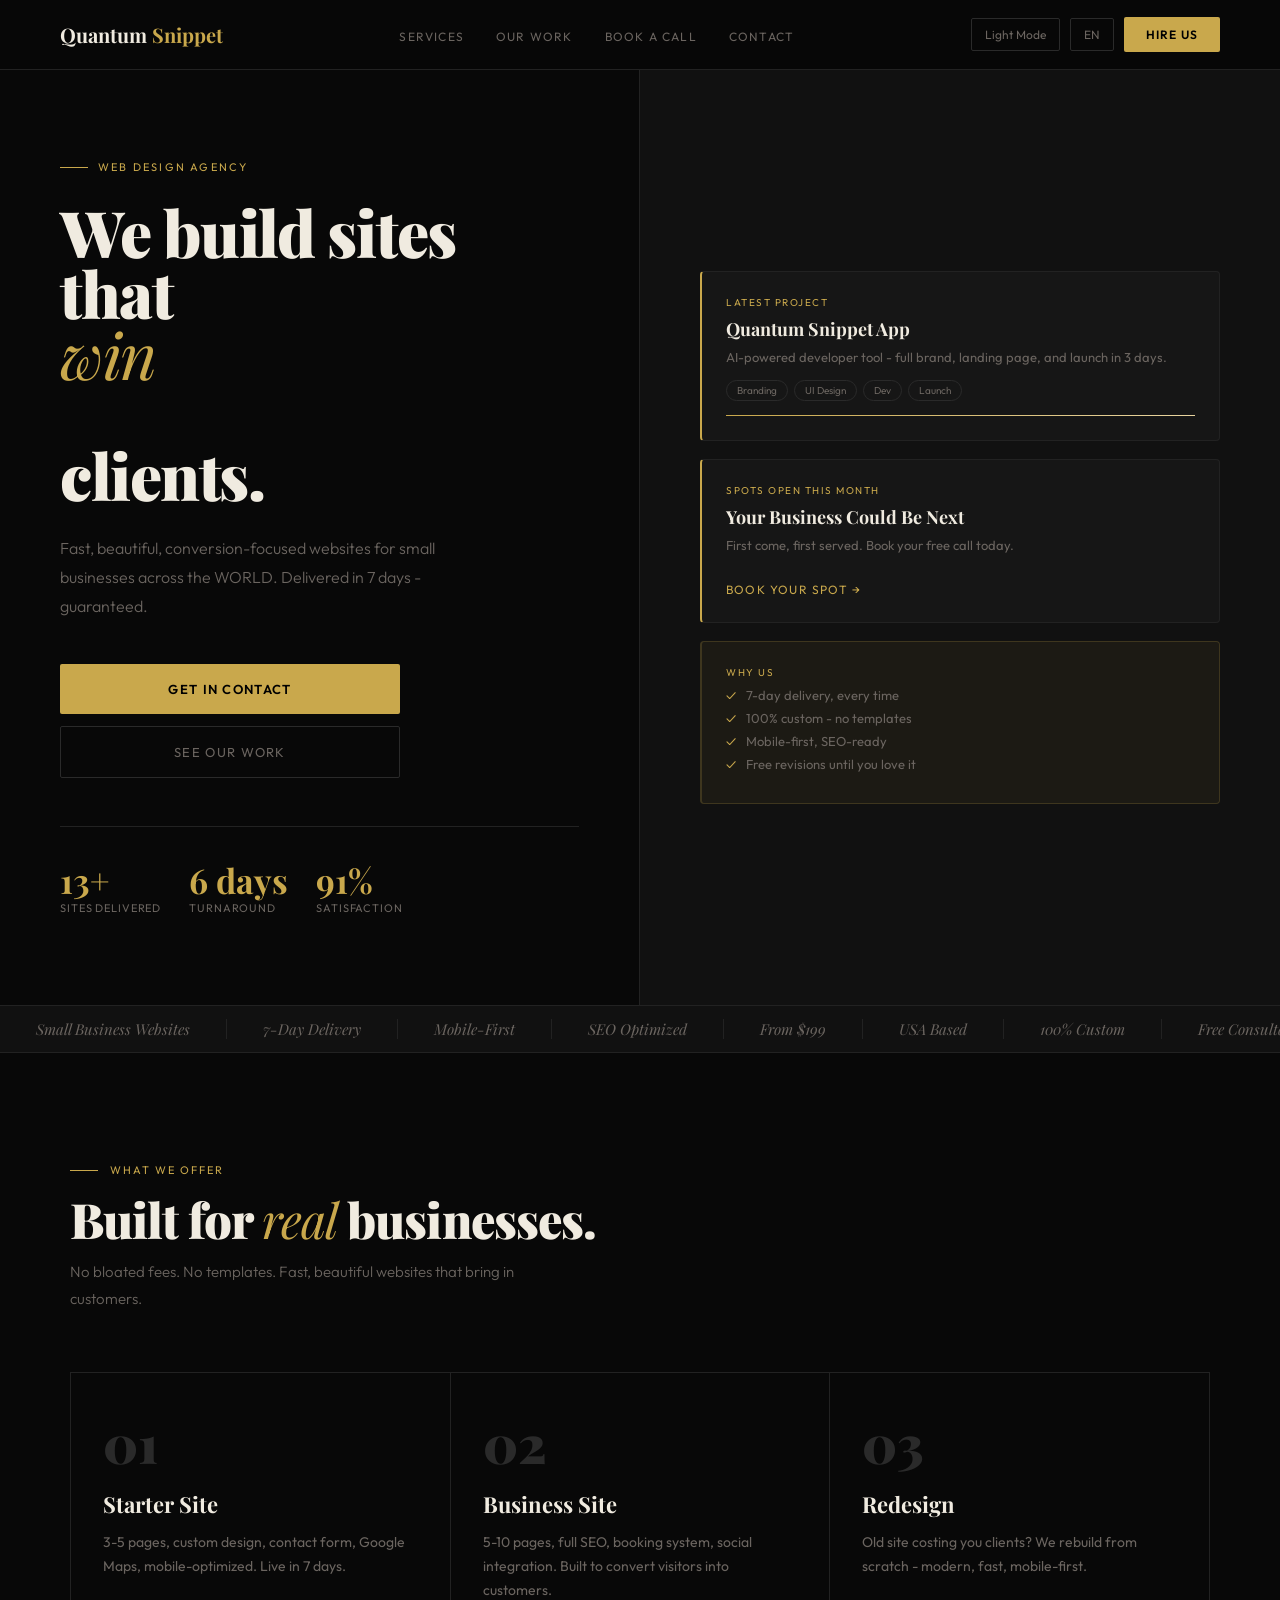
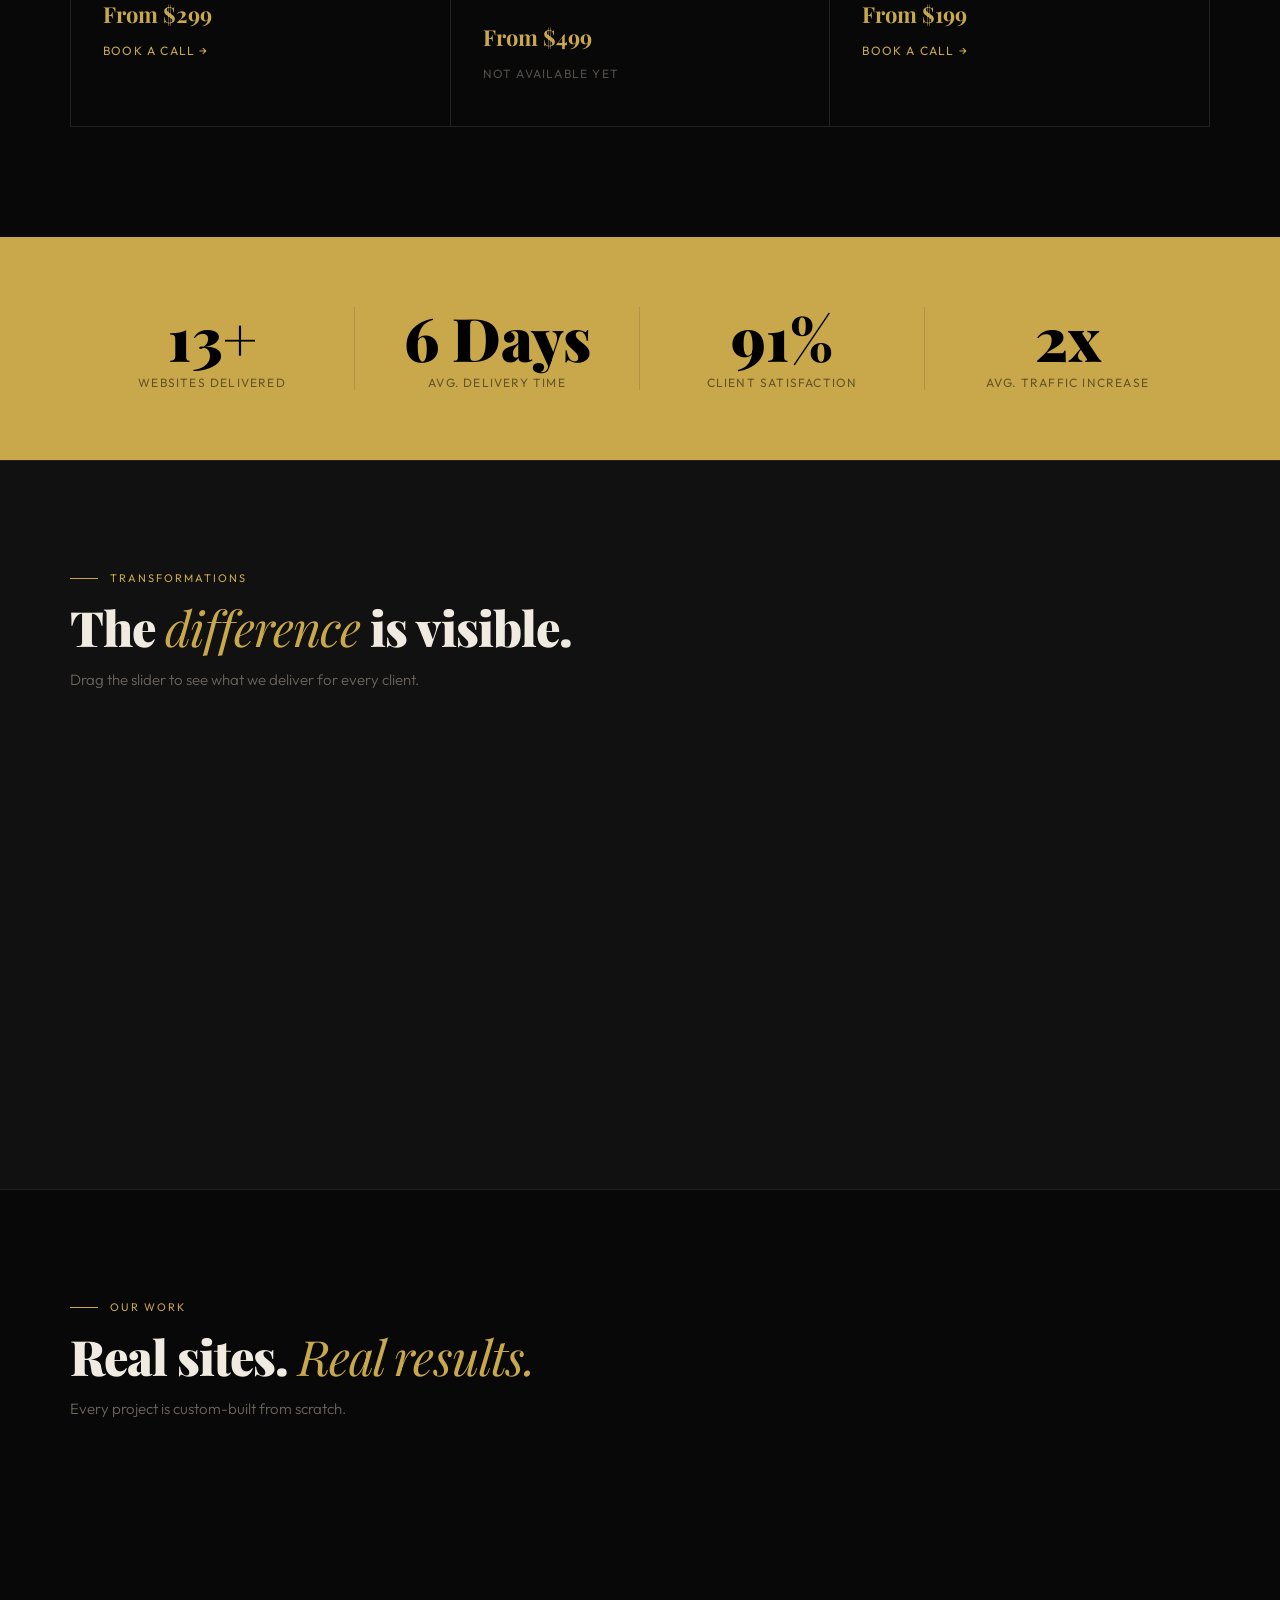
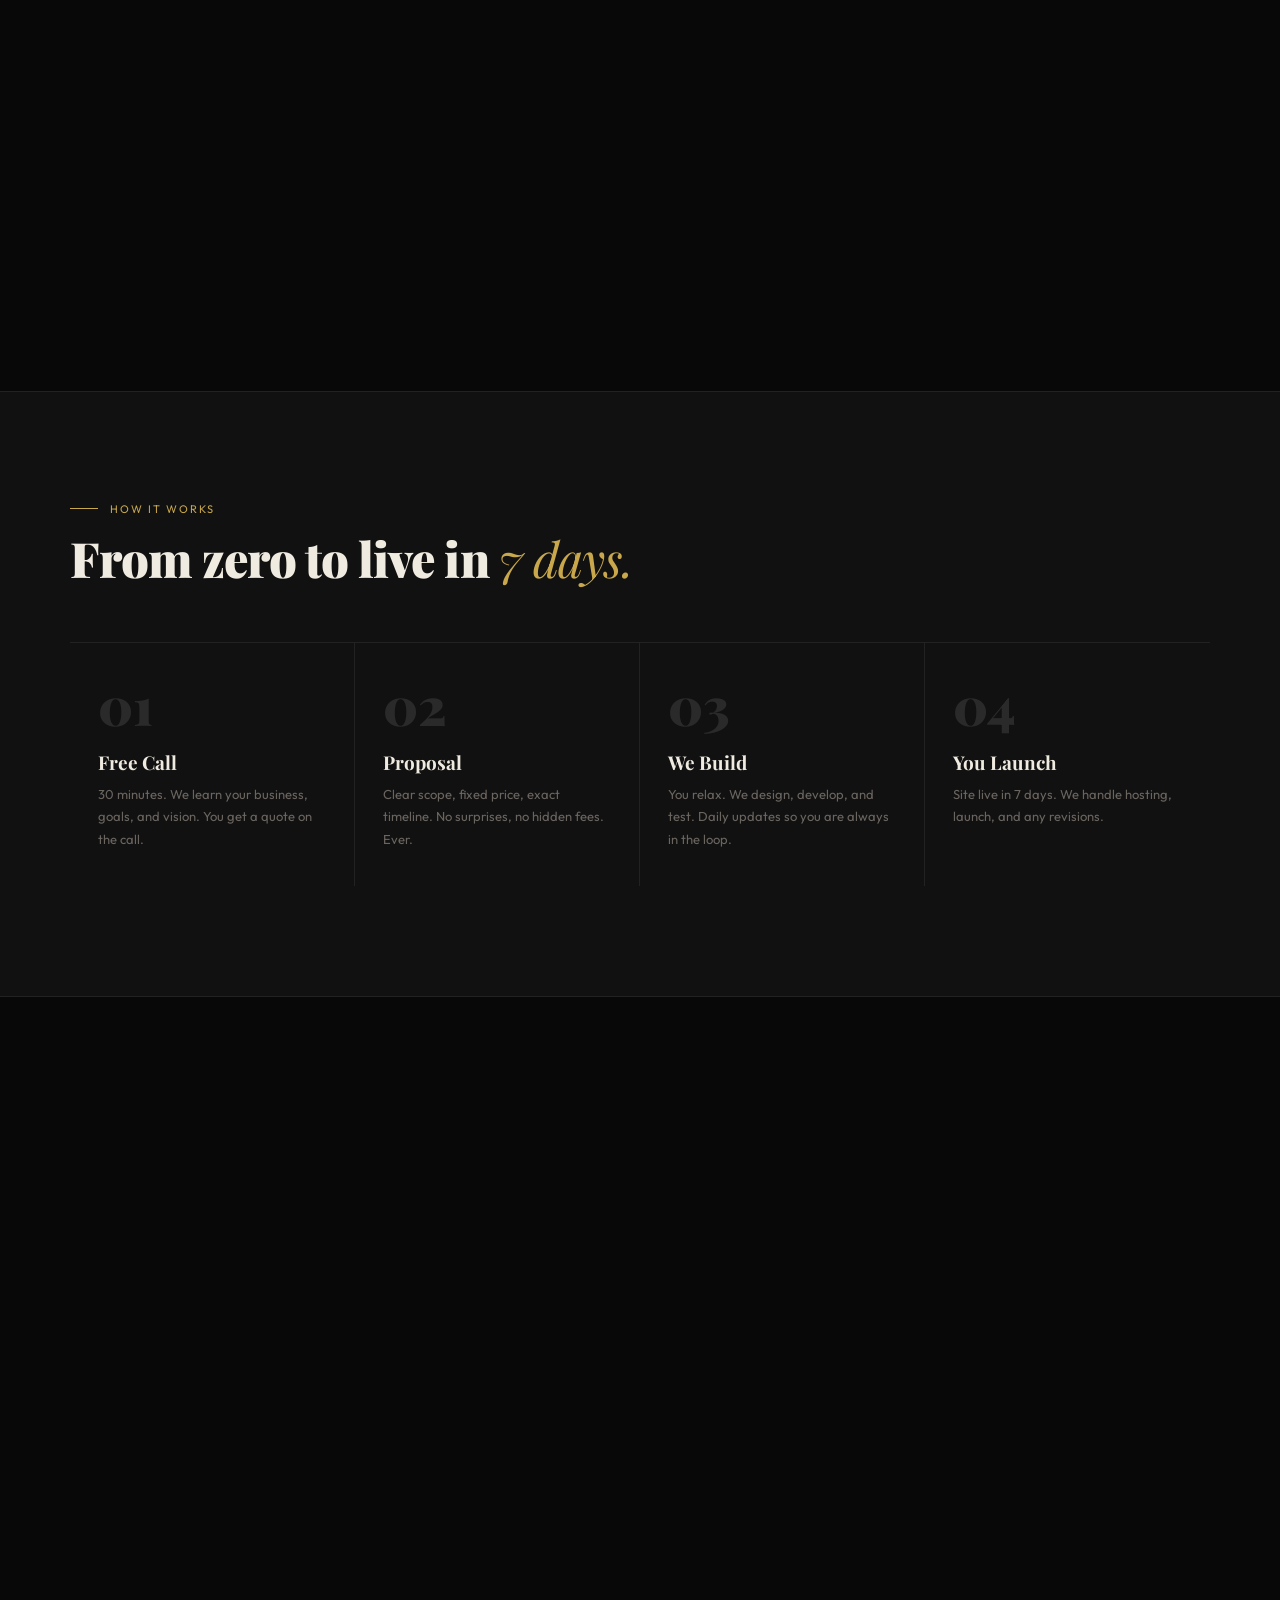
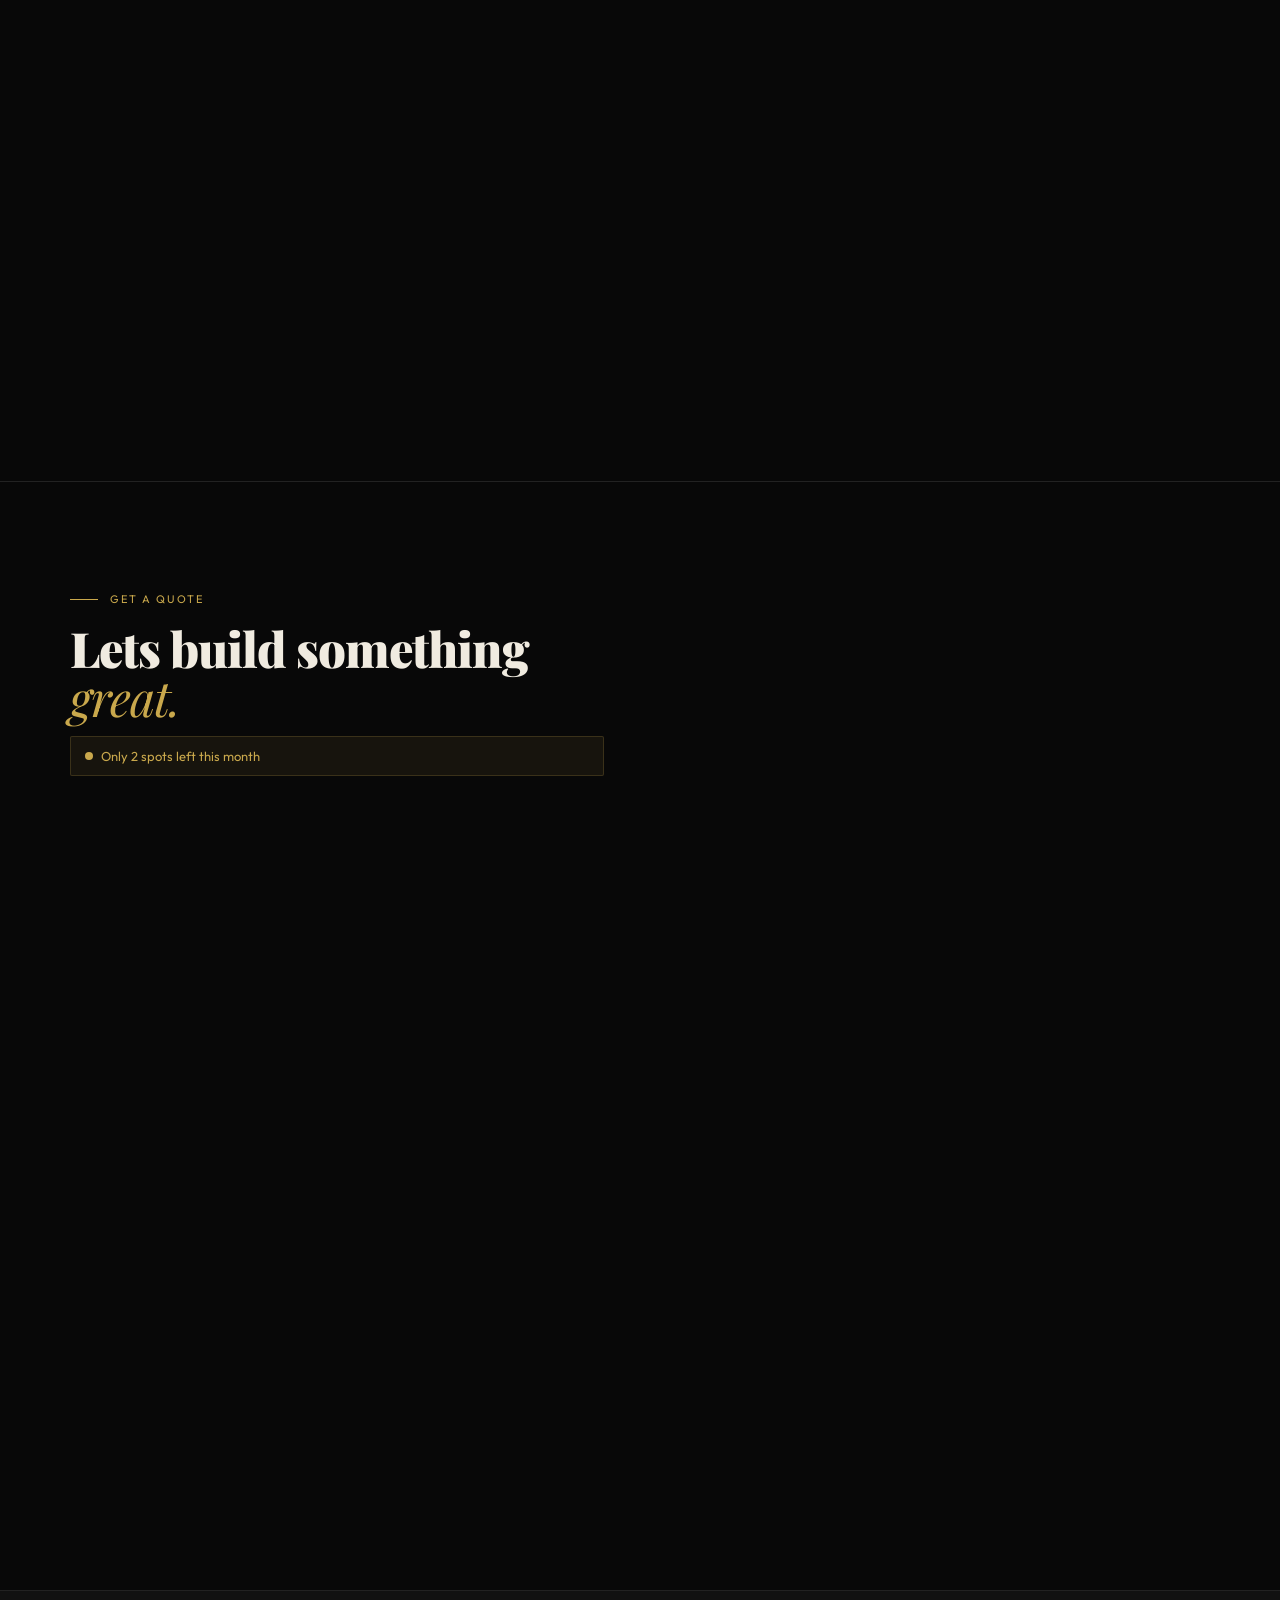
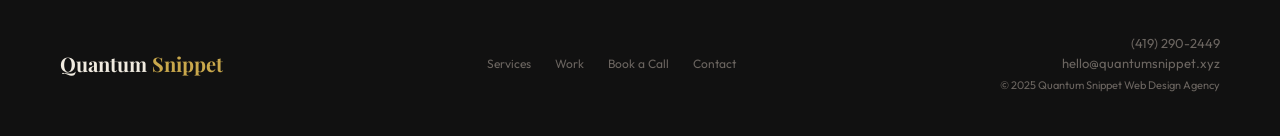
==== commit bcb58b79: "Update index.html" ====
--- a/index.html
+++ b/index.html
@@ -177,23 +177,41 @@
 
 <div class="ts rv">
   <p class="tq">Quantum Snippet rebuilt our website in 6 days. It looks incredible, loads instantly, and we have already seen a 40% increase in enquiries. Worth every penny.</p>
-  <p class="ta"><strong>Your First Client</strong> - Small Business Owner, USA</p>
-</div>
-
-<div class="ct" id="contact"><div class="cti">
-  <div>
-    <p class="ey rv">Get a Quote</p>
-    <h2 class="rv">Lets build something <em>great.</em></h2>
-    <div class="ug rv"><span class="ugd"></span>Only 2 spots left this month</div>
-    <p class="ss rv" style="margin-bottom:0;">Fill out the form and we will get back to you within 24 hours.</p>
-    <div style="margin-top:28px;" class="rv">
-      <div class="pk">Free consultation call included</div>
-      <div class="pk">Fixed price - no hidden fees</div>
-      <div class="pk">7-day delivery guarantee</div>
-      <div class="pk">Free revisions until you love it</div>
-      <div class="pk">6 months free support after launch</div>
-    </div>
-  </div>
+  <p class="ta"><strong>AURABLOOM BY FATIMA</strong> - Small Business Owner, GAMBIA</p>
+</div>
+
+<div class="ct" id="contact">
+  <div class="cti">
+    <div>
+      <p class="ey rv">Get a Quote</p>
+      <h2 class="rv">Lets build something <em>great.</em></h2>
+      <div class="ug rv"><span class="ugd"></span>Only 2 spots left this month</div>
+      <p class="ss rv" style="margin-bottom:0;">Fill out the form and we will get back to you within 24 hours.</p>
+      <div style="margin-top:28px;" class="rv">
+        <div class="pk">Free consultation call included</div>
+        <div class="pk">Fixed price - no hidden fees</div>
+        <div class="pk">7-day delivery guarantee</div>
+        <div class="pk">Free revisions until you love it</div>
+        <div class="pk">6 months free support after launch</div>
+      </div>
+      
+      <div class="rv" style="margin-top: 32px; padding-top: 24px; border-top: 1px solid var(--bor);">
+        <a href="https://wa.me/2205219970?text=Hi%20Quantum%20Snippet%2C%20I'm%20interested%20in%20a%20new%20website%20for%20my%20business.%20Can%20we%20chat%3F" 
+           target="_blank" 
+           rel="noopener noreferrer"
+           style="display: inline-flex; align-items: center; gap: 12px; background: #25D366; color: #fff; padding: 14px 28px; border-radius: 2px; font-weight: 600; font-size: 14px; text-transform: uppercase; letter-spacing: 0.1em; transition: transform 0.2s, background 0.2s; text-decoration: none;">
+          <span style="font-size: 20px;">💬</span>
+          <span>Chat with us on WhatsApp</span>
+        </a>
+        <p style="font-size: 12px; color: var(--mut); margin-top: 12px;">Instant reply within 1 hour during business hours</p>
+      </div>
+    </div>
+    
+    <div class="cf rv">
+
+    </div>
+  </div>
+</div>
   <div class="cf rv">
     <div class="cfr"><input id="cfn" placeholder="Your name"><input id="cfe" type="email" placeholder="Your email"></div>
     <input id="cfb2" placeholder="Business name">
@@ -233,4 +251,4 @@
 
 <script src="main.js"></script>
 </body>
-</html>
+</html>
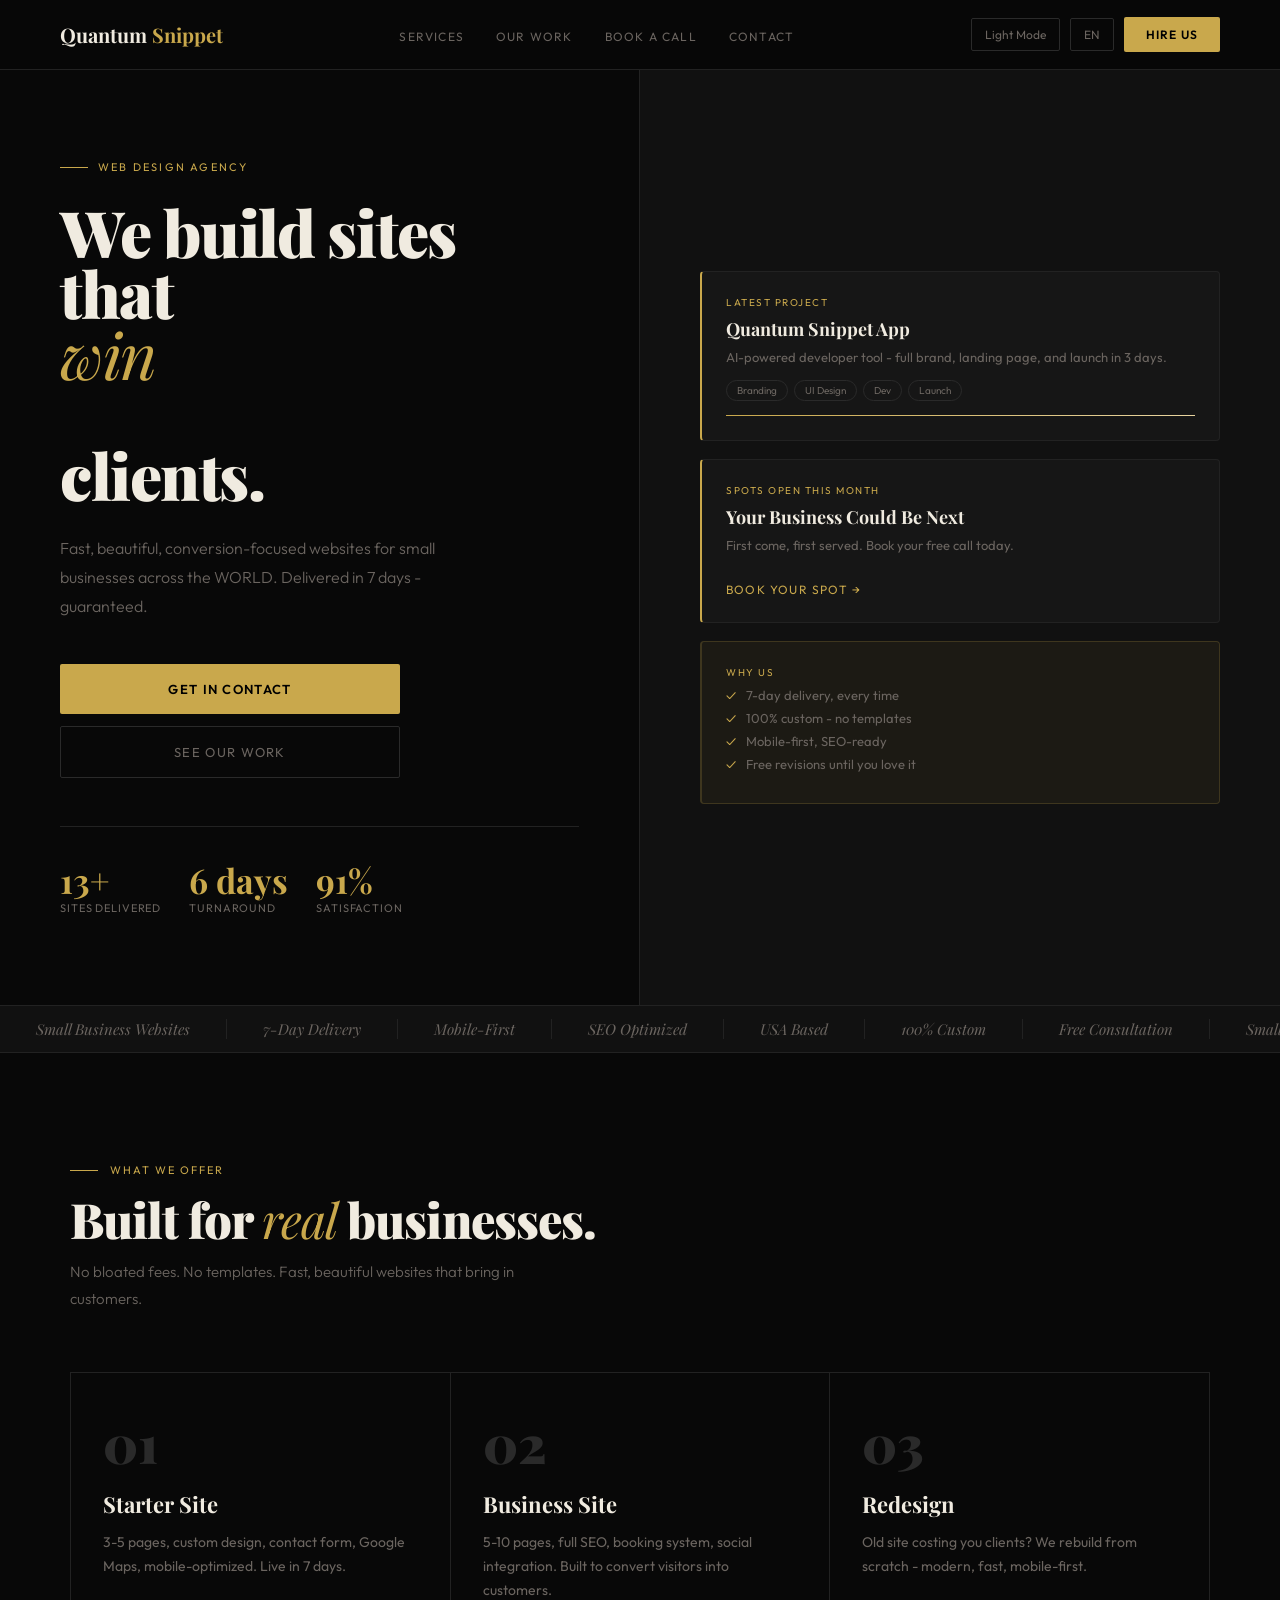
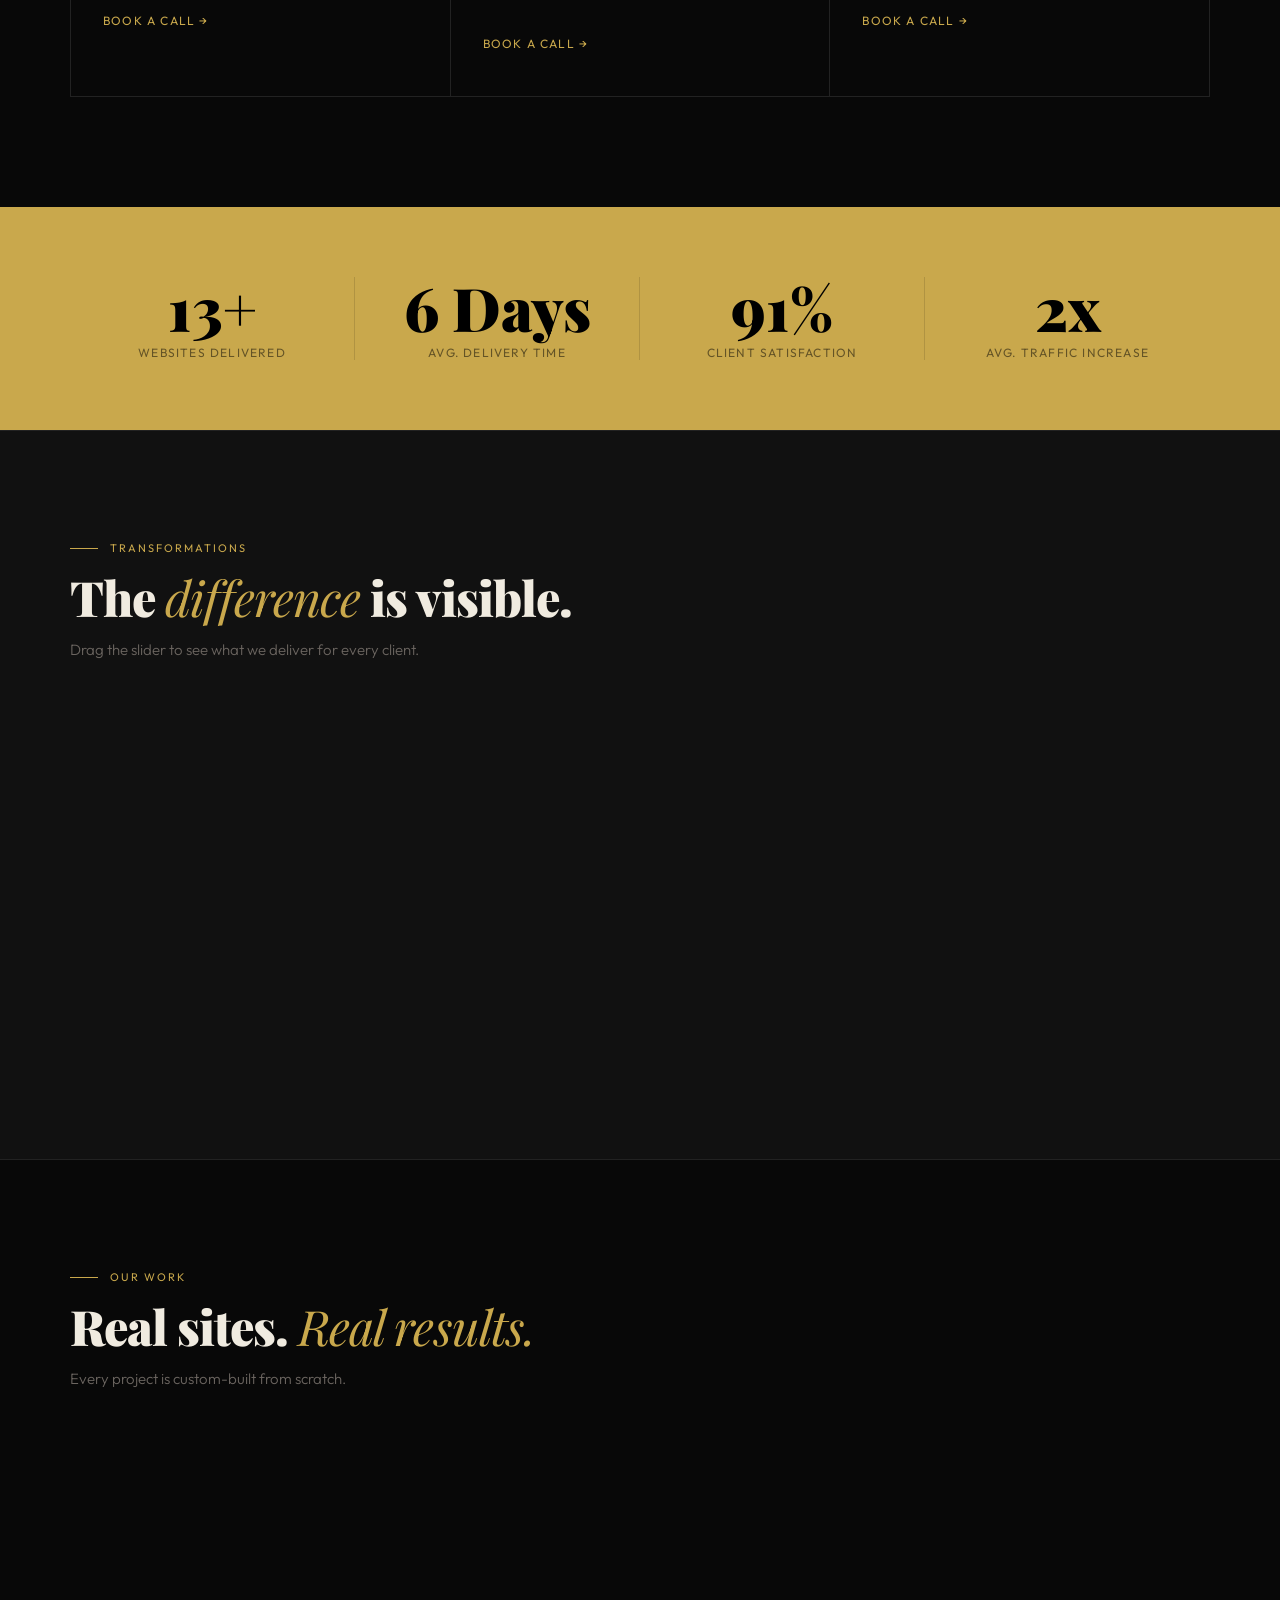
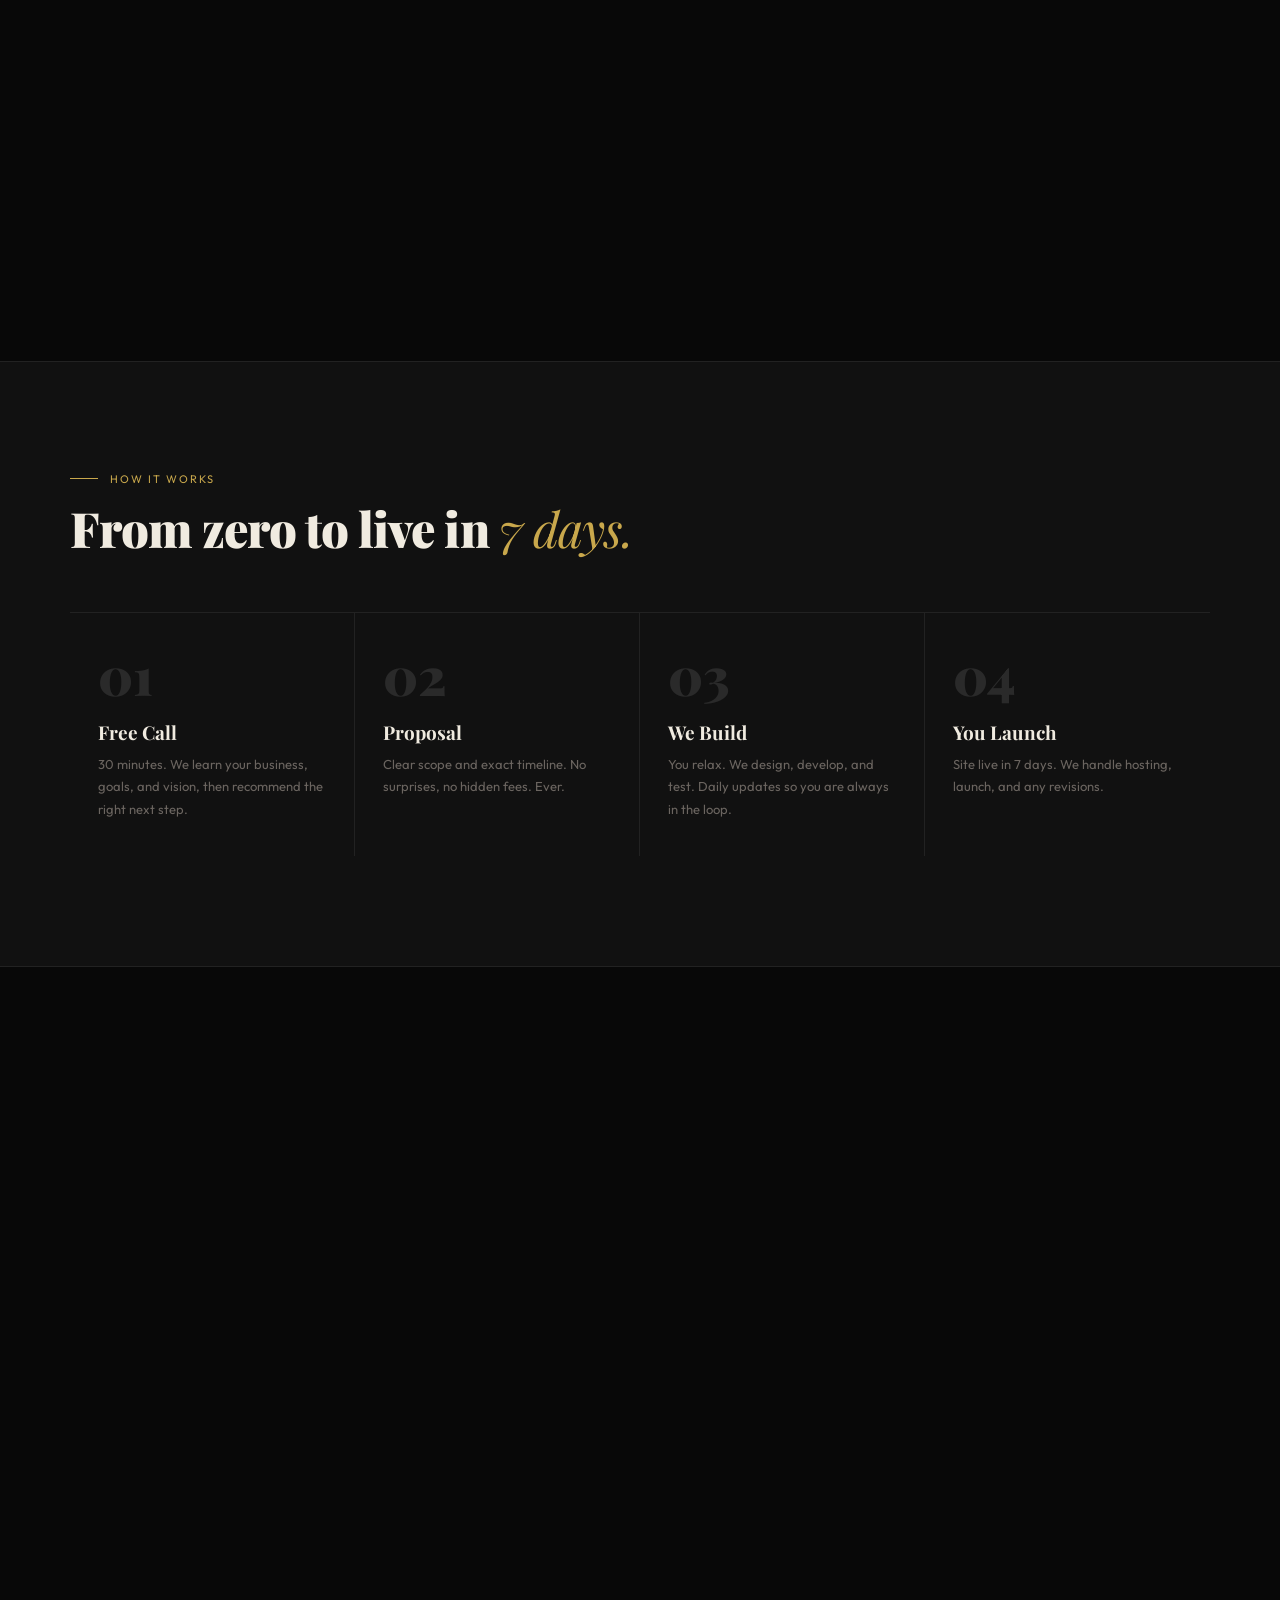
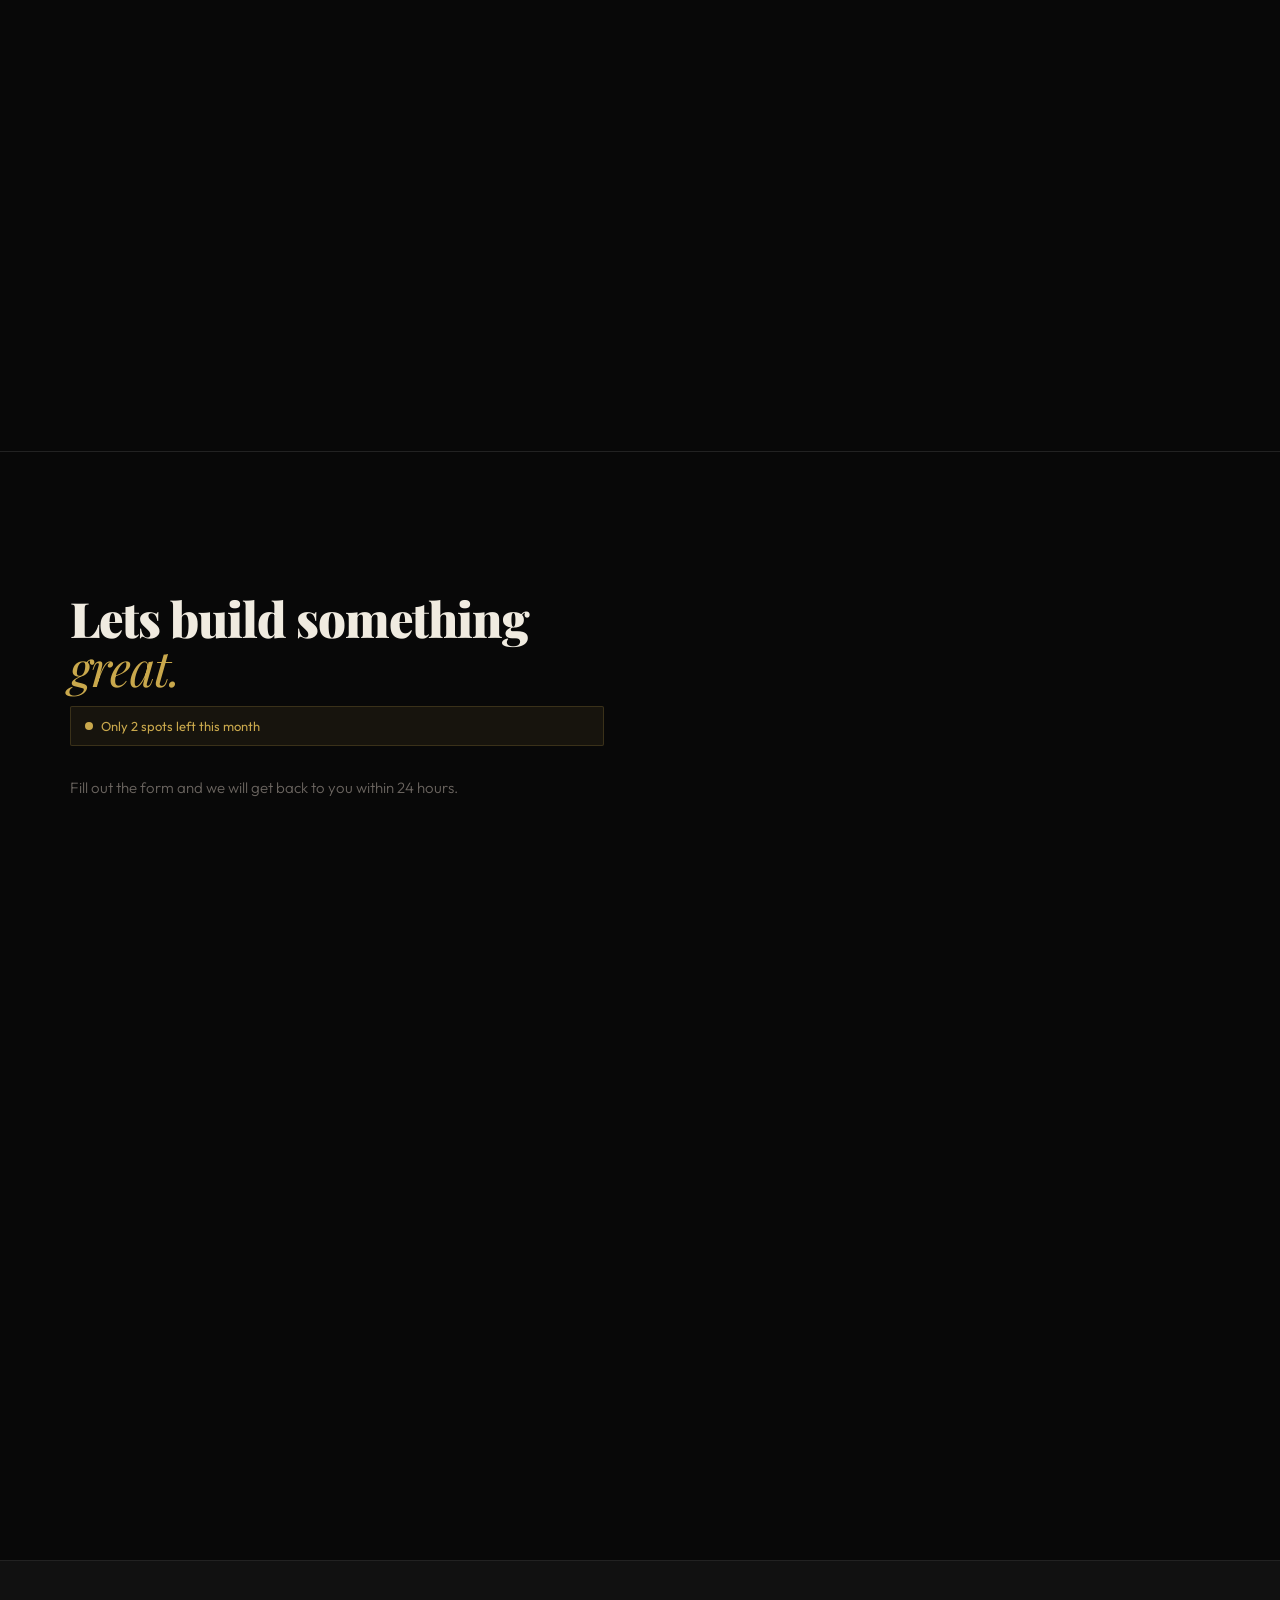
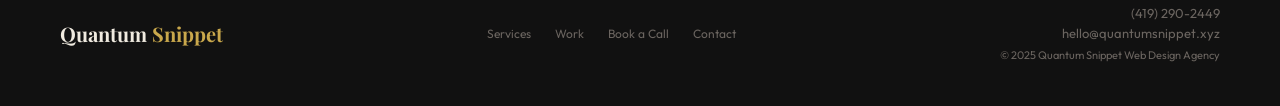
==== commit c9adbac5: "Update index.html" ====
--- a/index.html
+++ b/index.html
@@ -3,7 +3,7 @@
 <head>
 <meta charset="UTF-8">
 <meta name="viewport" content="width=device-width, initial-scale=1.0, maximum-scale=1.0, user-scalable=no">
-<meta name="description" content="Premium web design agency delivering custom, fast, mobile-first websites in 7 days. Perfect for small businesses. $299 starting price.">
+<meta name="description" content="Premium web design agency delivering custom, fast, mobile-first websites in 7 days. Perfect for small businesses.">
 <meta name="keywords" content="web design, web development, website builder, small business websites, custom web design, fast website">
 <meta name="author" content="Quantum Snippet">
 <meta name="theme-color" content="#C9A84C">
@@ -90,7 +90,7 @@
 </div>
 
 <div class="mq"><div class="mqt">
-  <span class="mqi">Small Business Websites</span><span class="mqi">7-Day Delivery</span><span class="mqi">Mobile-First</span><span class="mqi">SEO Optimized</span><span class="mqi">From $199</span><span class="mqi">USA Based</span><span class="mqi">100% Custom</span><span class="mqi">Free Consultation</span><span class="mqi">Small Business Websites</span><span class="mqi">7-Day Delivery</span><span class="mqi">Mobile-First</span><span class="mqi">SEO Optimized</span><span class="mqi">From $499</span><span class="mqi">USA Based</span><span class="mqi">100% Custom</span><span class="mqi">Free Consultation</span>
+  <span class="mqi">Small Business Websites</span><span class="mqi">7-Day Delivery</span><span class="mqi">Mobile-First</span><span class="mqi">SEO Optimized</span><span class="mqi">USA Based</span><span class="mqi">100% Custom</span><span class="mqi">Free Consultation</span><span class="mqi">Small Business Websites</span><span class="mqi">7-Day Delivery</span><span class="mqi">Mobile-First</span><span class="mqi">SEO Optimized</span><span class="mqi">USA Based</span><span class="mqi">100% Custom</span><span class="mqi">Free Consultation</span>
 </div></div>
 
 <div class="sec" id="services"><div class="si">
@@ -98,9 +98,9 @@
   <h2 class="rv">Built for <em>real</em> businesses.</h2>
   <p class="ss rv">No bloated fees. No templates. Fast, beautiful websites that bring in customers.</p>
   <div class="sg">
-    <div class="sv rv"><span class="sn">01</span><div class="snm">Starter Site</div><div class="sd">3-5 pages, custom design, contact form, Google Maps, mobile-optimized. Live in 7 days.</div><div class="sp">From $299</div><button class="sb" onclick="document.getElementById('booking').scrollIntoView({behavior:'smooth'})">Book a call &rarr;</button></div>
-    <div class="sv rv"><span class="sn">02</span><div class="snm">Business Site</div><div class="sd">5-10 pages, full SEO, booking system, social integration. Built to convert visitors into customers.</div><div class="sp">From $499</div><button class="sb" type="button" disabled>Not available yet</button></div>
-    <div class="sv rv"><span class="sn">03</span><div class="snm">Redesign</div><div class="sd">Old site costing you clients? We rebuild from scratch - modern, fast, mobile-first.</div><div class="sp">From $199</div><button class="sb" onclick="document.getElementById('booking').scrollIntoView({behavior:'smooth'})">Book a call &rarr;</button></div>
+    <div class="sv rv"><span class="sn">01</span><div class="snm">Starter Site</div><div class="sd">3-5 pages, custom design, contact form, Google Maps, mobile-optimized. Live in 7 days.</div><button class="sb" onclick="document.getElementById('booking').scrollIntoView({behavior:'smooth'})">Book a call &rarr;</button></div>
+    <div class="sv rv"><span class="sn">02</span><div class="snm">Business Site</div><div class="sd">5-10 pages, full SEO, booking system, social integration. Built to convert visitors into customers.</div><button class="sb" onclick="document.getElementById('booking').scrollIntoView({behavior:'smooth'})">Book a call &rarr;</button></div>
+    <div class="sv rv"><span class="sn">03</span><div class="snm">Redesign</div><div class="sd">Old site costing you clients? We rebuild from scratch - modern, fast, mobile-first.</div><button class="sb" onclick="document.getElementById('booking').scrollIntoView({behavior:'smooth'})">Book a call &rarr;</button></div>
   </div>
 </div></div>
 
@@ -147,8 +147,8 @@
   <p class="ey rv">How It Works</p>
   <h2 class="rv">From zero to live in <em>7 days.</em></h2>
   <div class="prg">
-    <div class="ps rv"><span class="psn">01</span><div class="pst">Free Call</div><div class="psd">30 minutes. We learn your business, goals, and vision. You get a quote on the call.</div></div>
-    <div class="ps rv"><span class="psn">02</span><div class="pst">Proposal</div><div class="psd">Clear scope, fixed price, exact timeline. No surprises, no hidden fees. Ever.</div></div>
+    <div class="ps rv"><span class="psn">01</span><div class="pst">Free Call</div><div class="psd">30 minutes. We learn your business, goals, and vision, then recommend the right next step.</div></div>
+    <div class="ps rv"><span class="psn">02</span><div class="pst">Proposal</div><div class="psd">Clear scope and exact timeline. No surprises, no hidden fees. Ever.</div></div>
     <div class="ps rv"><span class="psn">03</span><div class="pst">We Build</div><div class="psd">You relax. We design, develop, and test. Daily updates so you are always in the loop.</div></div>
     <div class="ps rv"><span class="psn">04</span><div class="pst">You Launch</div><div class="psd">Site live in 7 days. We handle hosting, launch, and any revisions.</div></div>
   </div>
@@ -157,7 +157,7 @@
 <div class="bks" id="booking"><div class="si">
   <p class="ey rv">Free Consultation</p>
   <h2 class="rv">Book your <em>free</em> 30-min call.</h2>
-  <p class="ss rv">Pick a time. We discuss your project and give you a free quote.</p>
+  <p class="ss rv">Pick a time. We discuss your project and map out the best approach.</p>
   <div class="bkl">
     <div class="cal rv">
       <div class="cah"><button class="can" onclick="chM(-1)">&lsaquo;</button><span class="cam" id="calLbl"></span><button class="can" onclick="chM(1)">&rsaquo;</button></div>
@@ -189,7 +189,7 @@
       <p class="ss rv" style="margin-bottom:0;">Fill out the form and we will get back to you within 24 hours.</p>
       <div style="margin-top:28px;" class="rv">
         <div class="pk">Free consultation call included</div>
-        <div class="pk">Fixed price - no hidden fees</div>
+        <div class="pk">Clear scope - no hidden fees</div>
         <div class="pk">7-day delivery guarantee</div>
         <div class="pk">Free revisions until you love it</div>
         <div class="pk">6 months free support after launch</div>
@@ -215,7 +215,7 @@
   <div class="cf rv">
     <div class="cfr"><input id="cfn" placeholder="Your name"><input id="cfe" type="email" placeholder="Your email"></div>
     <input id="cfb2" placeholder="Business name">
-    <select id="cfs"><option value="">What do you need?</option><option>Starter Website - $299</option><option>Business Website - $499</option><option>Redesign - $199</option><option>Not sure - lets talk</option></select>
+    <select id="cfs"><option value="">What do you need?</option><option>Starter Website</option><option>Business Website</option><option>Redesign</option><option>Not sure - lets talk</option></select>
     <textarea id="cfm" placeholder="Tell us about your business..."></textarea>
     <button class="cfb" id="cfbtn" onclick="subForm()">Send My Free Quote Request</button>
     <p class="cfok" id="cfok">Message sent! We will be in touch within 24 hours.</p>
@@ -251,4 +251,4 @@
 
 <script src="main.js"></script>
 </body>
-</html>+</html>
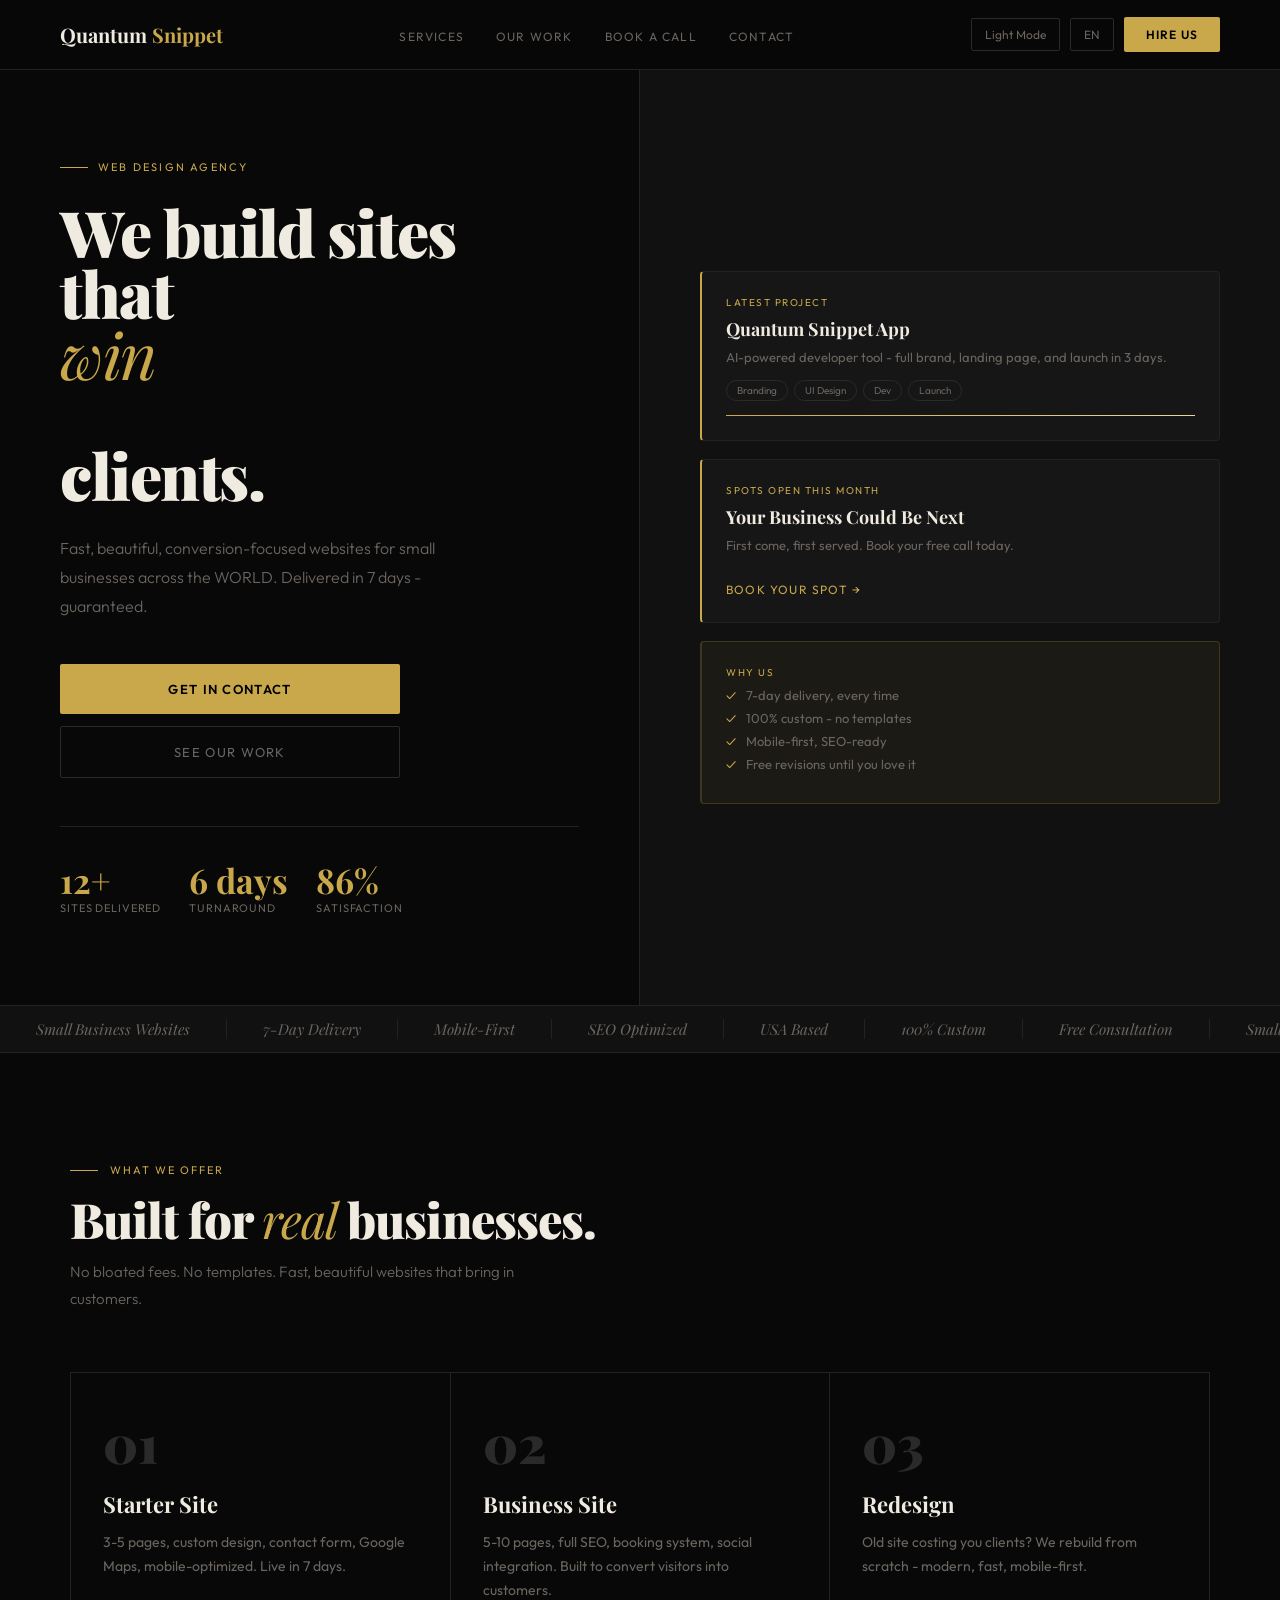
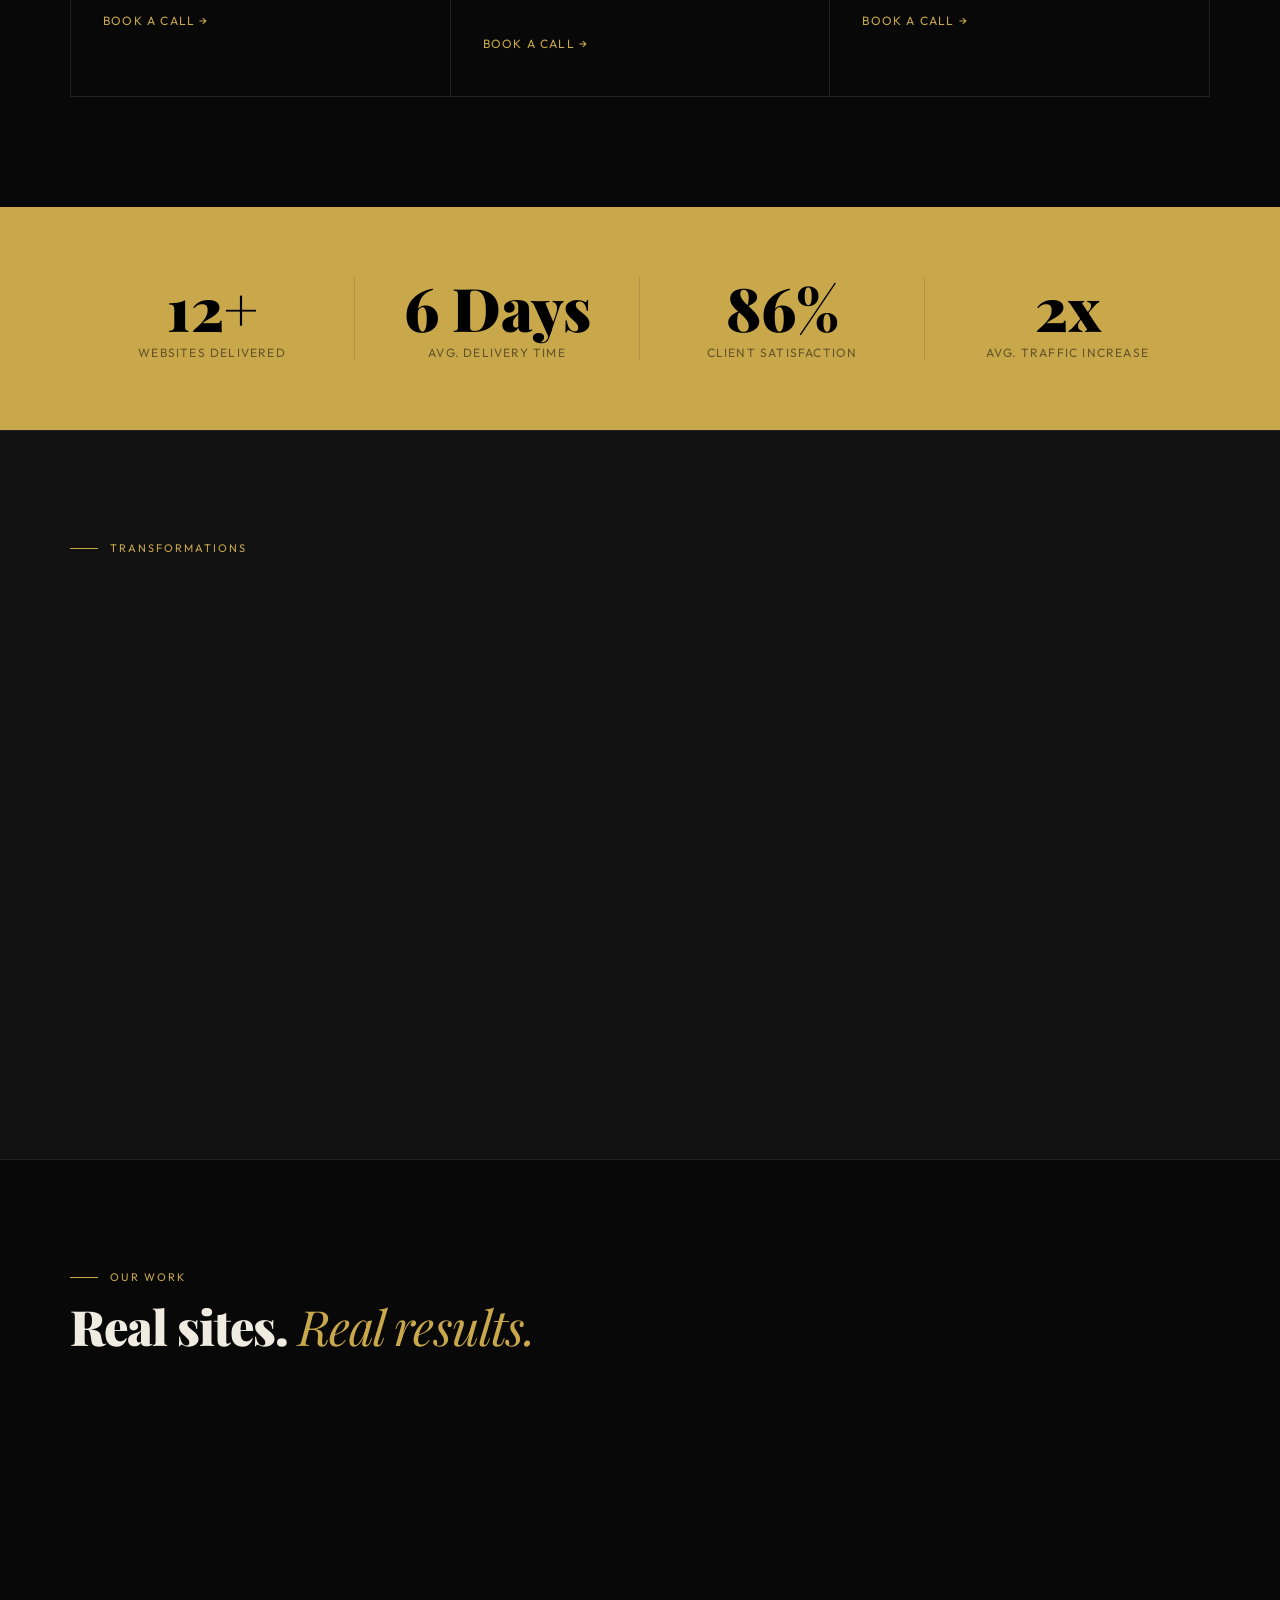
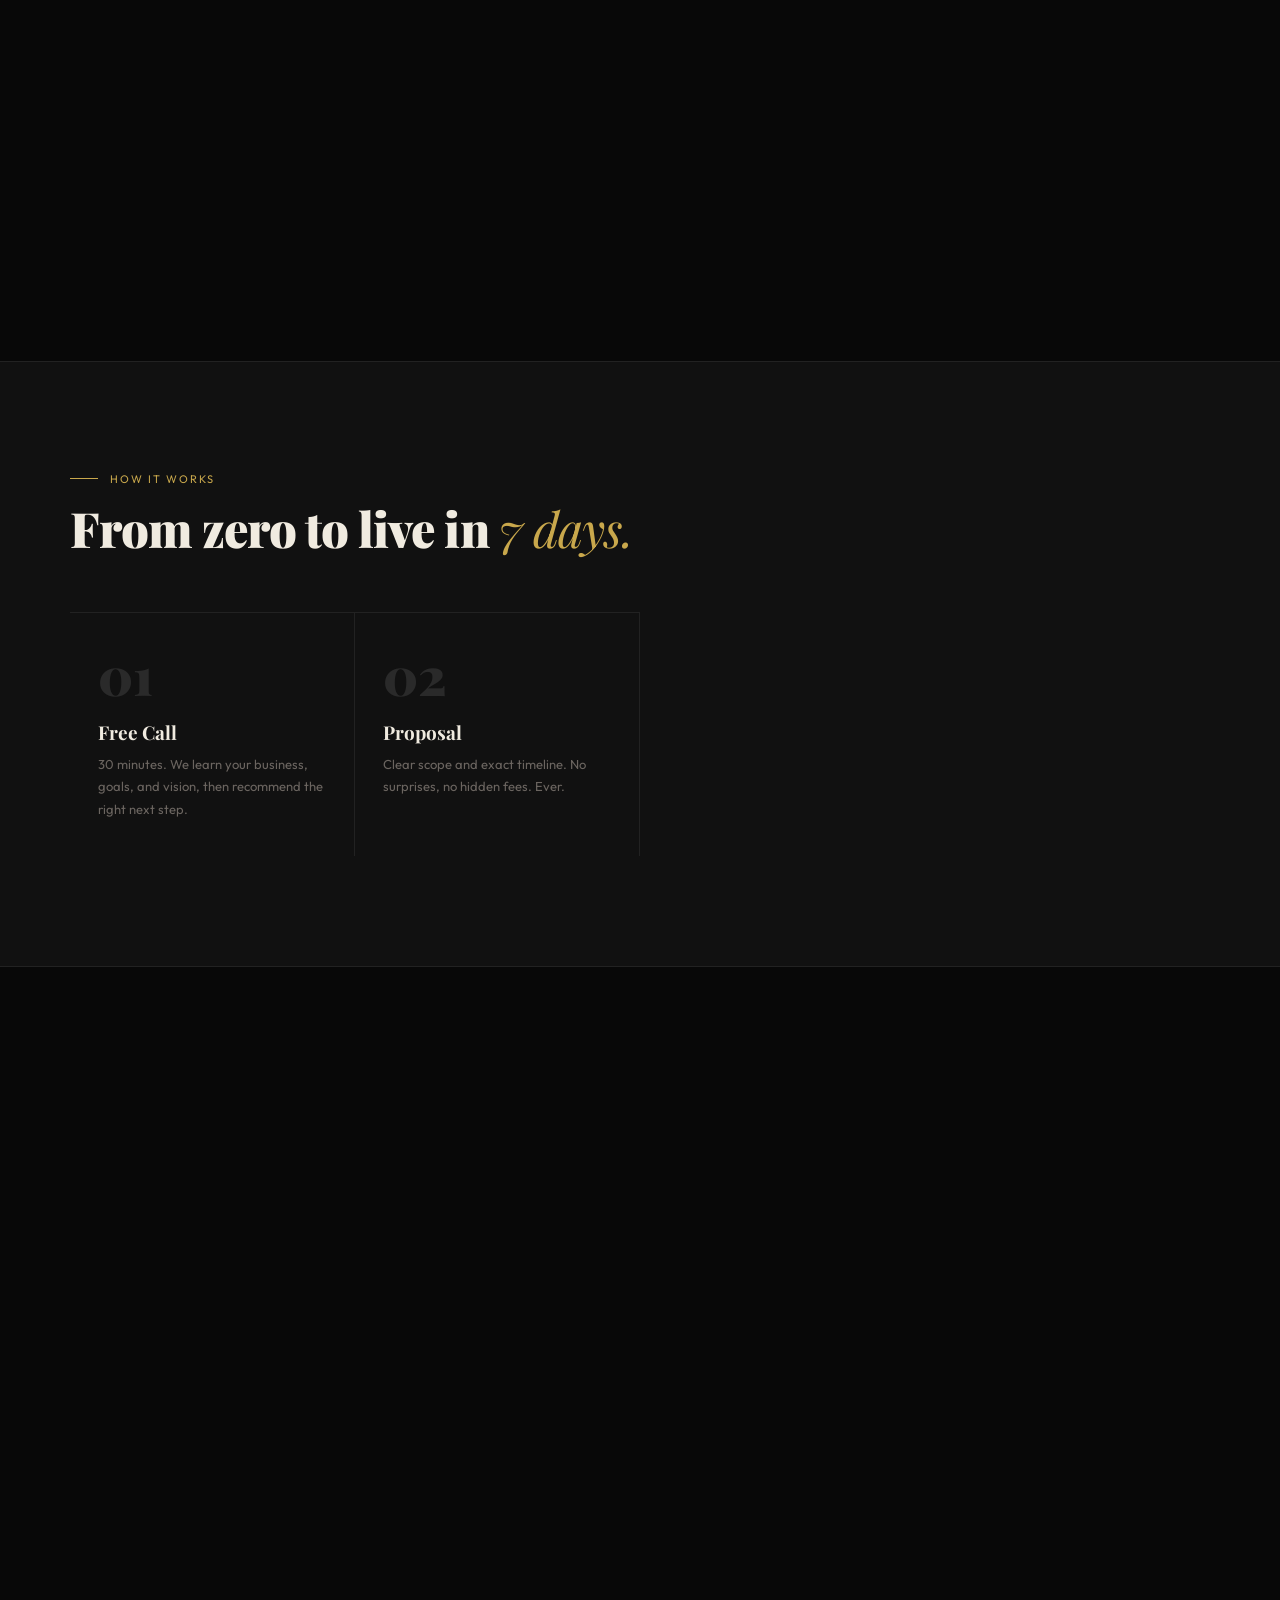
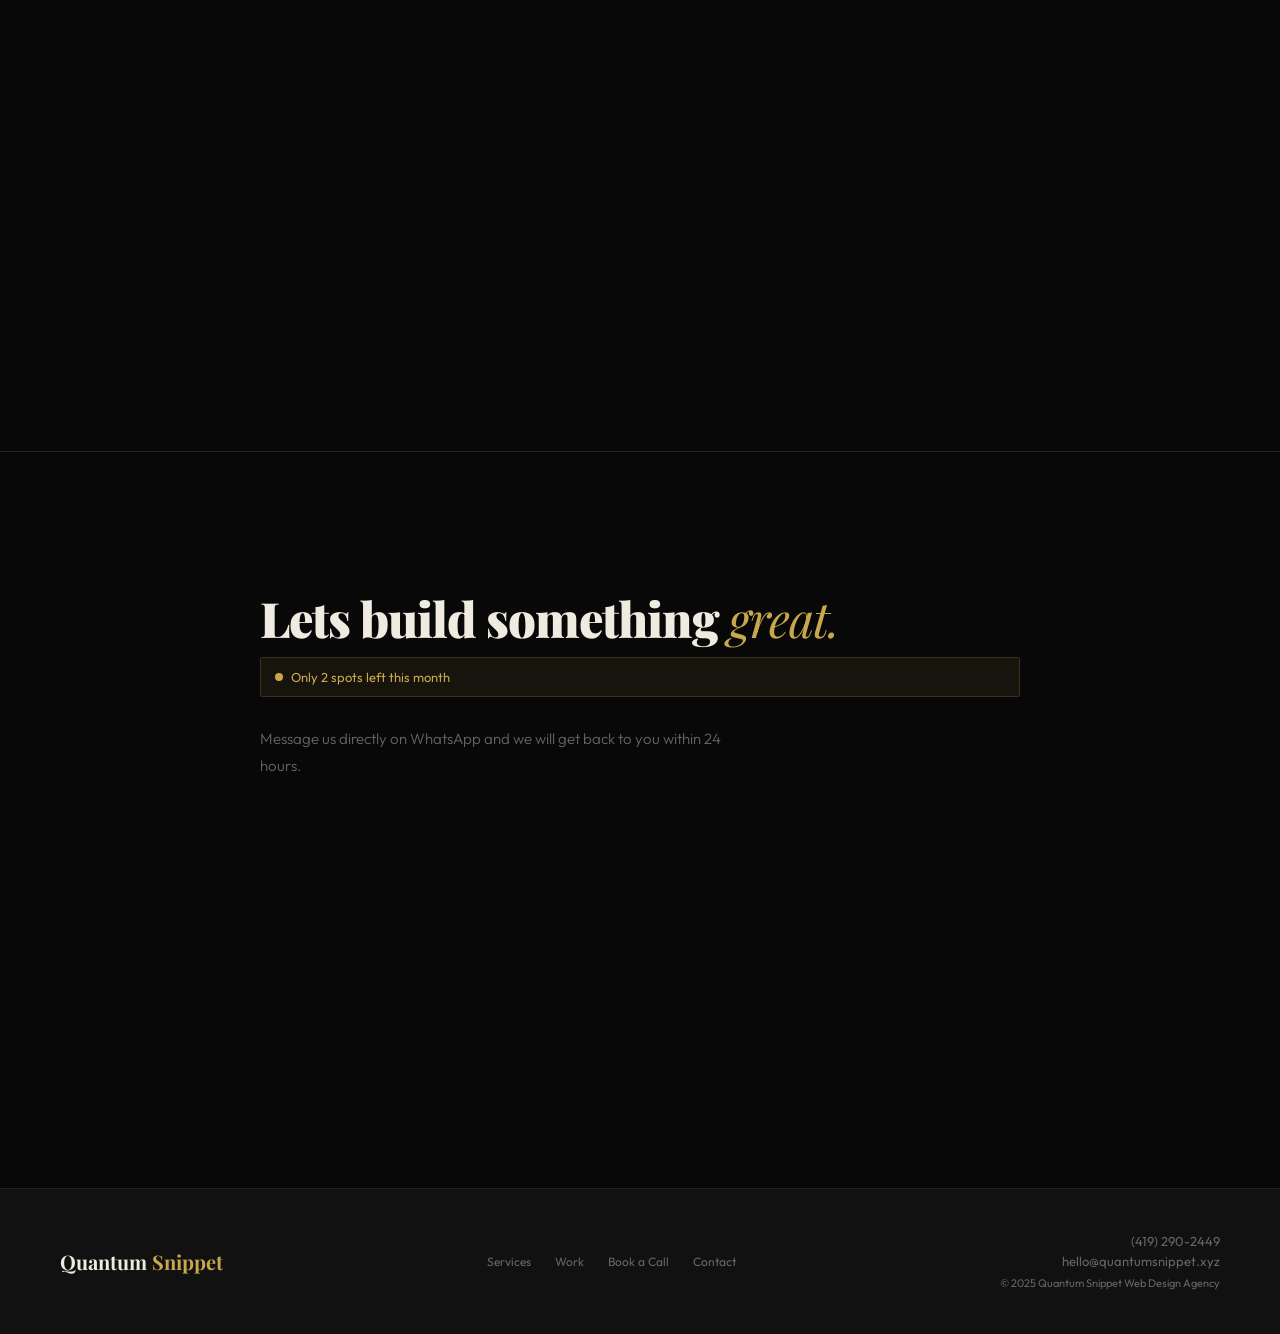
==== commit 8f3ccca0: "Removed the quote request" ====
--- a/index.html
+++ b/index.html
@@ -171,6 +171,7 @@
       <input class="bi" id="be" type="email" placeholder="Your email">
       <button class="bkb" id="bkb" onclick="confBook()">Confirm Free Consultation</button>
       <div class="bok" id="bok">Booked! We will email you a confirmation shortly.</div>
+      <div class="bok bok-err" id="bokErr">Booking is not working right now. Please message us on <a href="https://www.instagram.com/quantum_snippet/?__pwa=1" target="_blank" rel="noopener noreferrer">Instagram</a> and we will help you book your call.</div>
     </div>
   </div>
 </div></div>
@@ -181,12 +182,12 @@
 </div>
 
 <div class="ct" id="contact">
-  <div class="cti">
+  <div class="cti single">
     <div>
       <p class="ey rv">Get a Quote</p>
       <h2 class="rv">Lets build something <em>great.</em></h2>
       <div class="ug rv"><span class="ugd"></span>Only 2 spots left this month</div>
-      <p class="ss rv" style="margin-bottom:0;">Fill out the form and we will get back to you within 24 hours.</p>
+      <p class="ss rv" style="margin-bottom:0;">Message us directly on WhatsApp and we will get back to you within 24 hours.</p>
       <div style="margin-top:28px;" class="rv">
         <div class="pk">Free consultation call included</div>
         <div class="pk">Clear scope - no hidden fees</div>
@@ -206,22 +207,8 @@
         <p style="font-size: 12px; color: var(--mut); margin-top: 12px;">Instant reply within 1 hour during business hours</p>
       </div>
     </div>
-    
-    <div class="cf rv">
-
-    </div>
-  </div>
-</div>
-  <div class="cf rv">
-    <div class="cfr"><input id="cfn" placeholder="Your name"><input id="cfe" type="email" placeholder="Your email"></div>
-    <input id="cfb2" placeholder="Business name">
-    <select id="cfs"><option value="">What do you need?</option><option>Starter Website</option><option>Business Website</option><option>Redesign</option><option>Not sure - lets talk</option></select>
-    <textarea id="cfm" placeholder="Tell us about your business..."></textarea>
-    <button class="cfb" id="cfbtn" onclick="subForm()">Send My Free Quote Request</button>
-    <p class="cfok" id="cfok">Message sent! We will be in touch within 24 hours.</p>
-    <p class="cfer" id="cfer">Something went wrong. Please email us directly.</p>
-  </div>
-</div></div>
+  </div>
+</div>
 
 <footer>
   <div class="flogo">Quantum <span>Snippet</span></div>
--- a/styles.css
+++ b/styles.css
@@ -136,6 +136,8 @@
 .bkb{width:100%;background:var(--gold);color:#000;font-family:'Outfit',sans-serif;font-size:13px;font-weight:600;padding:15px;border:none;border-radius:2px;cursor:pointer;letter-spacing:.1em;text-transform:uppercase;display:none;transition:background .2s;}
 .bkb:hover{background:var(--gold2);}
 .bok{display:none;background:rgba(201,168,76,.08);border:1px solid rgba(201,168,76,.2);border-radius:4px;padding:18px;text-align:center;font-size:14px;color:var(--gold);margin-top:10px;}
+.bok a{color:inherit;text-decoration:underline;}
+.bok-err{background:rgba(224,85,85,.08);border-color:rgba(224,85,85,.2);color:#e88d8d;}
 .ts{background:var(--sur);padding:110px 60px;border-top:1px solid var(--bor);text-align:center;}
 .tq{font-family:'Playfair Display',serif;font-size:clamp(18px,2.5vw,30px);font-weight:400;font-style:italic;line-height:1.5;max-width:780px;margin:0 auto 28px;}
 .tq::before{content:'"';color:var(--gold);font-size:64px;line-height:0;vertical-align:-24px;margin-right:4px;}
@@ -143,6 +145,7 @@
 .ta strong{color:var(--txt);}
 .ct{background:var(--bg);padding:110px 60px;border-top:1px solid var(--bor);}
 .cti{max-width:1140px;margin:0 auto;display:grid;grid-template-columns:1fr 1fr;gap:72px;align-items:start;}
+.cti.single{grid-template-columns:1fr;max-width:760px;}
 .ug{display:flex;align-items:center;gap:8px;background:rgba(201,168,76,.08);border:1px solid rgba(201,168,76,.2);border-radius:2px;padding:11px 14px;font-size:13px;color:var(--gold);margin-bottom:28px;}
 .ugd{width:8px;height:8px;background:var(--gold);border-radius:50%;flex-shrink:0;animation:blink 1.2s step-end infinite;}
 @keyframes blink{0%,100%{opacity:1;}50%{opacity:.2;}}
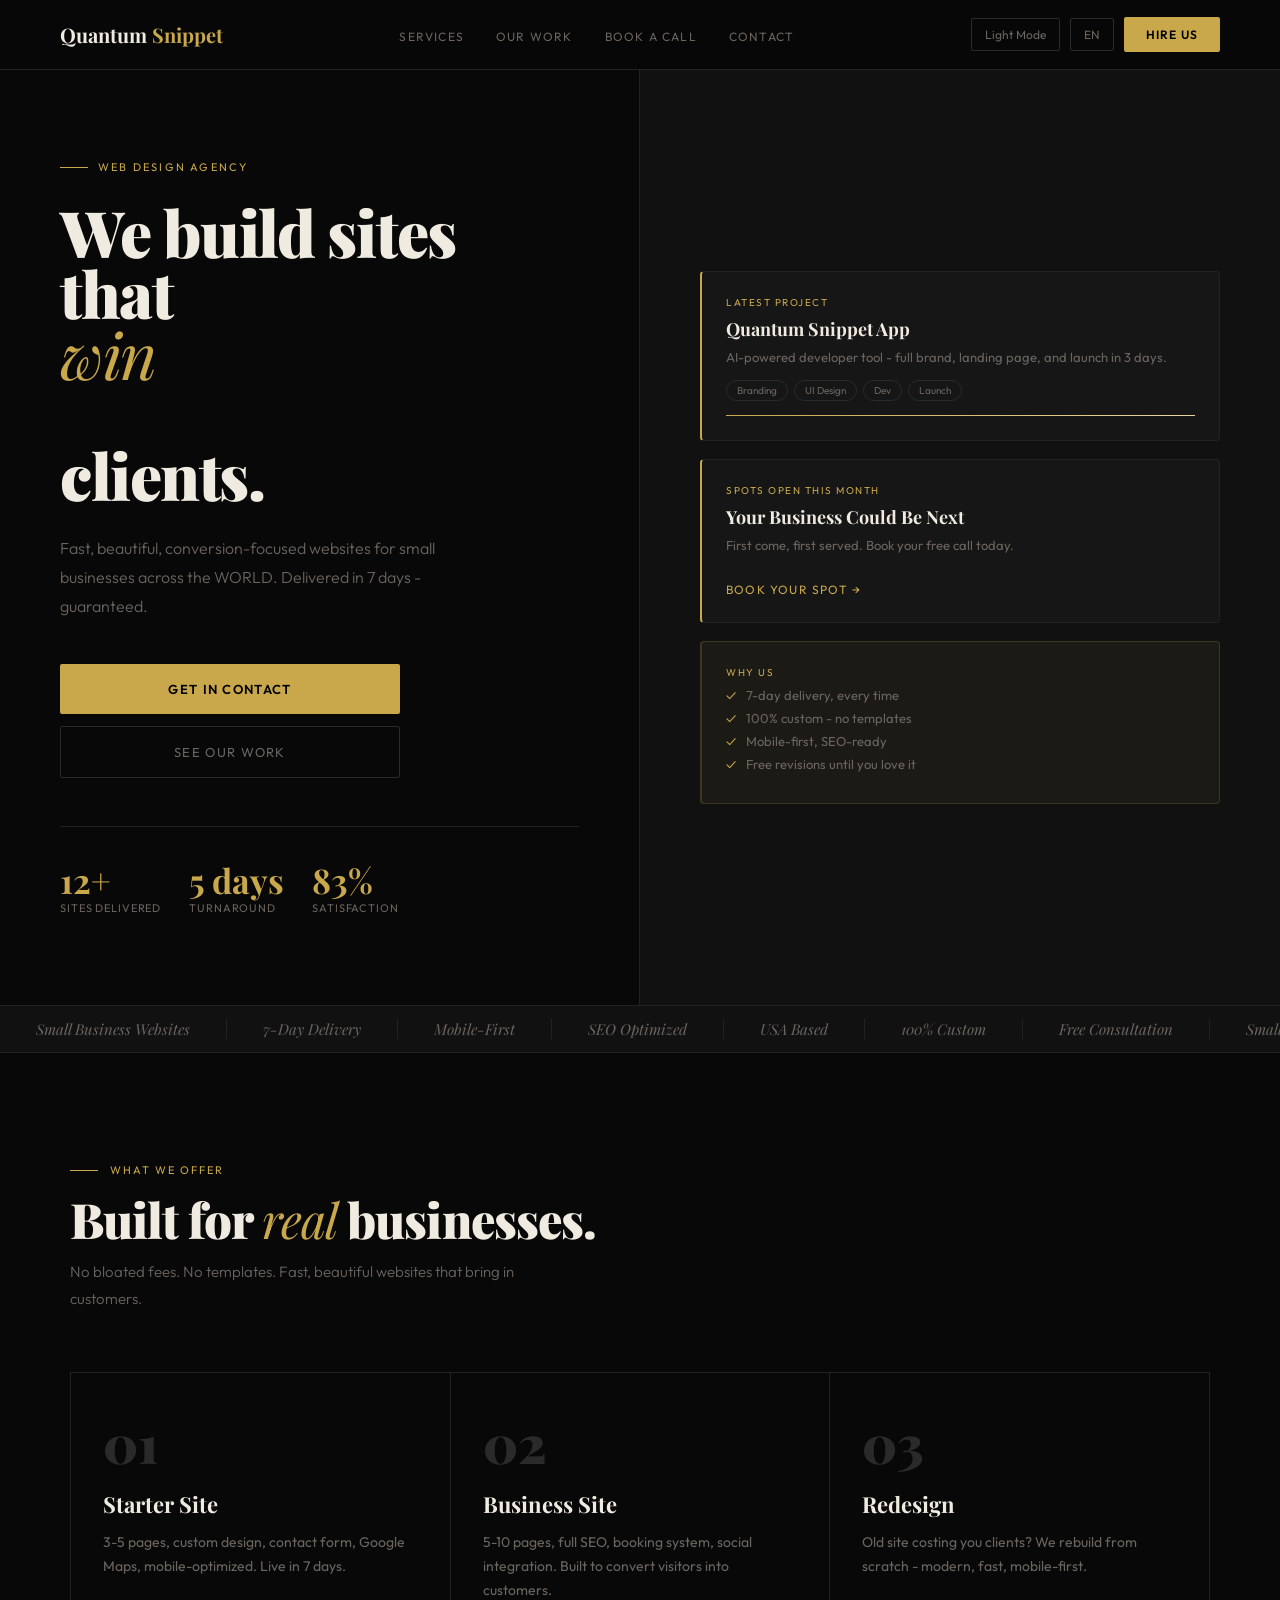
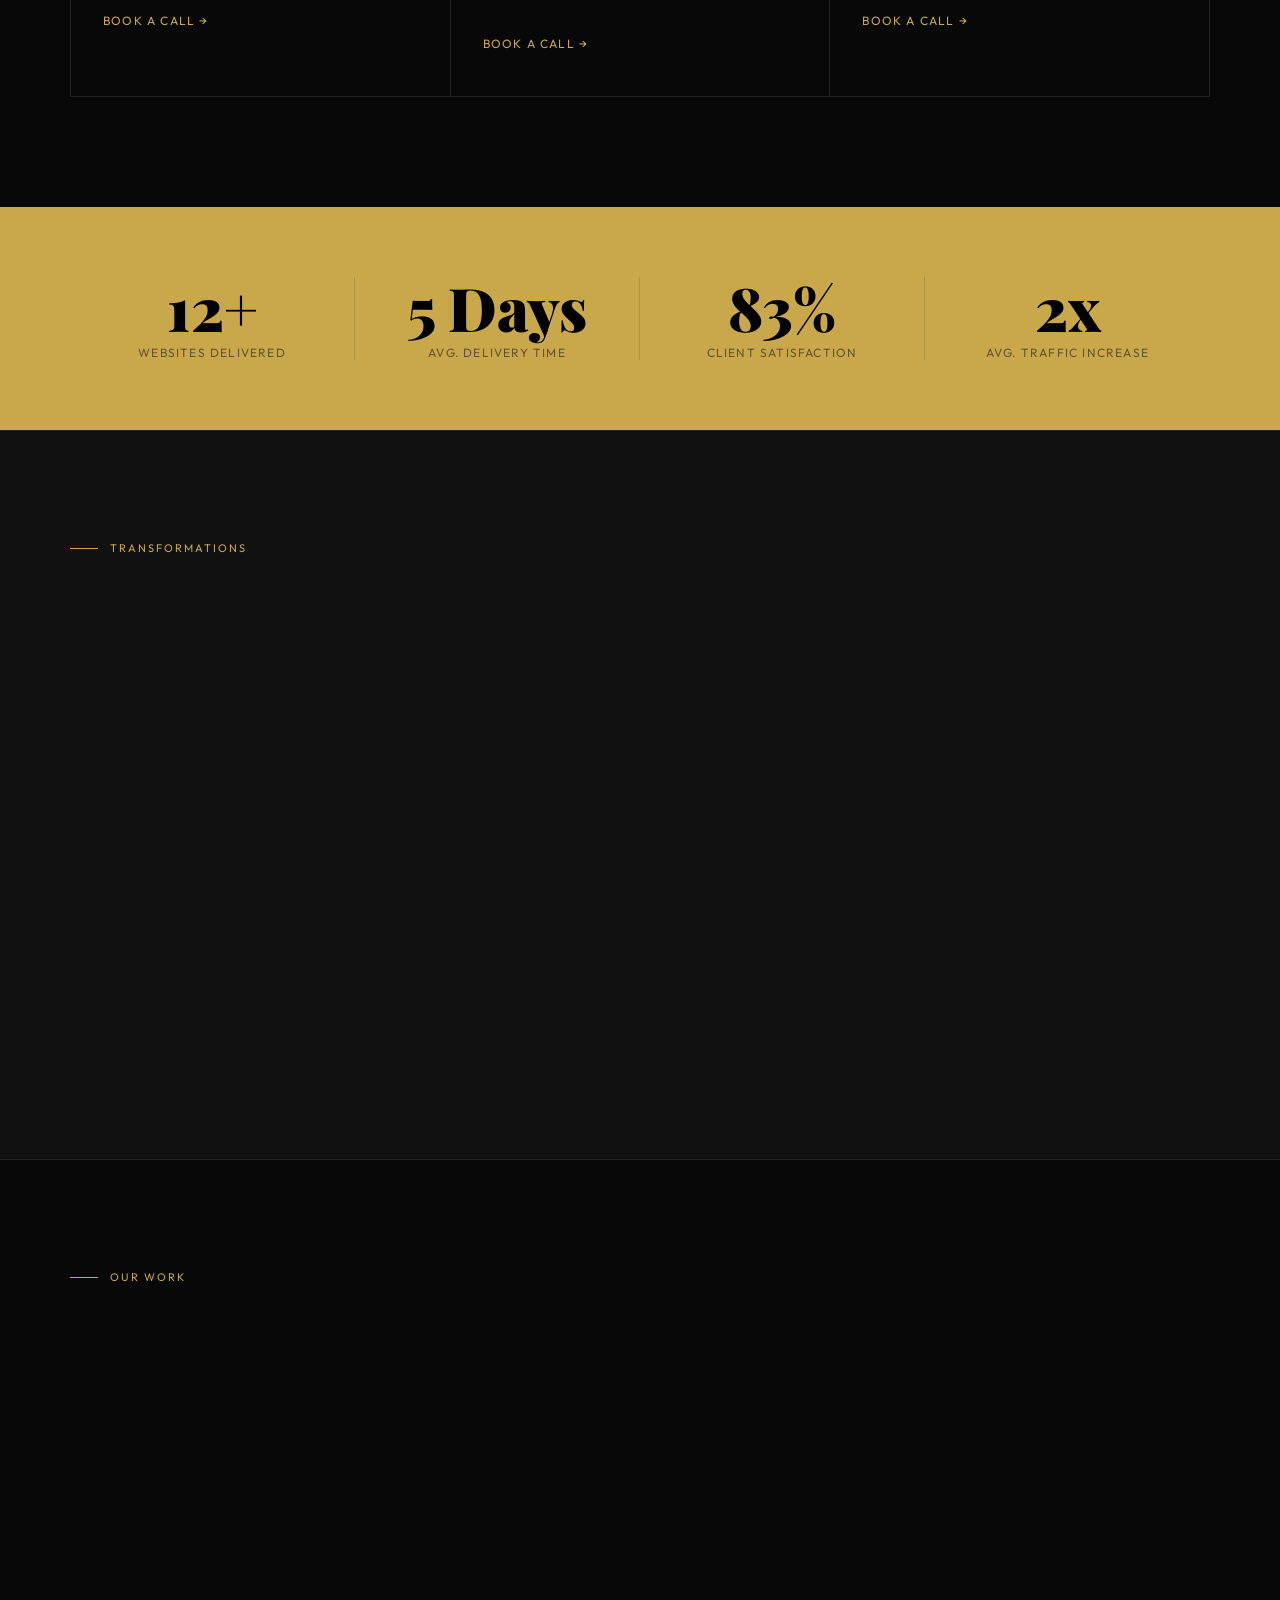
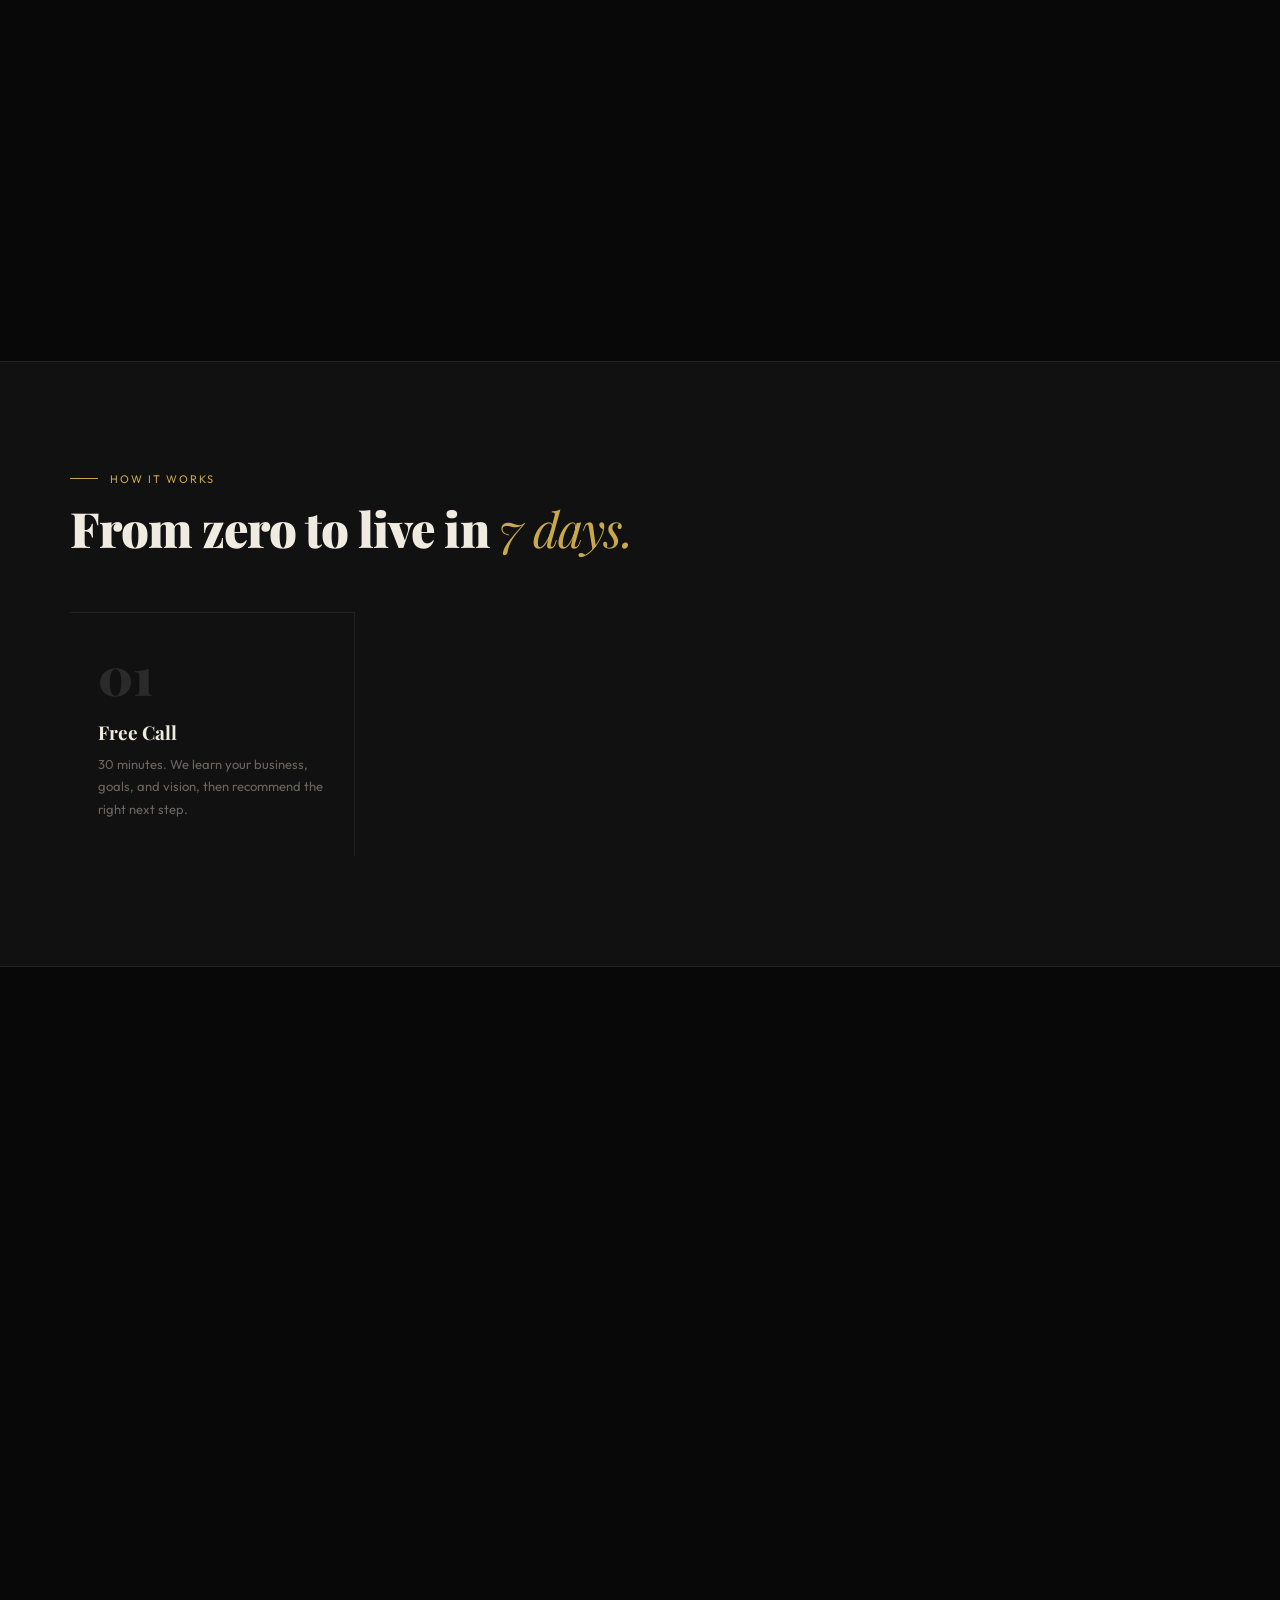
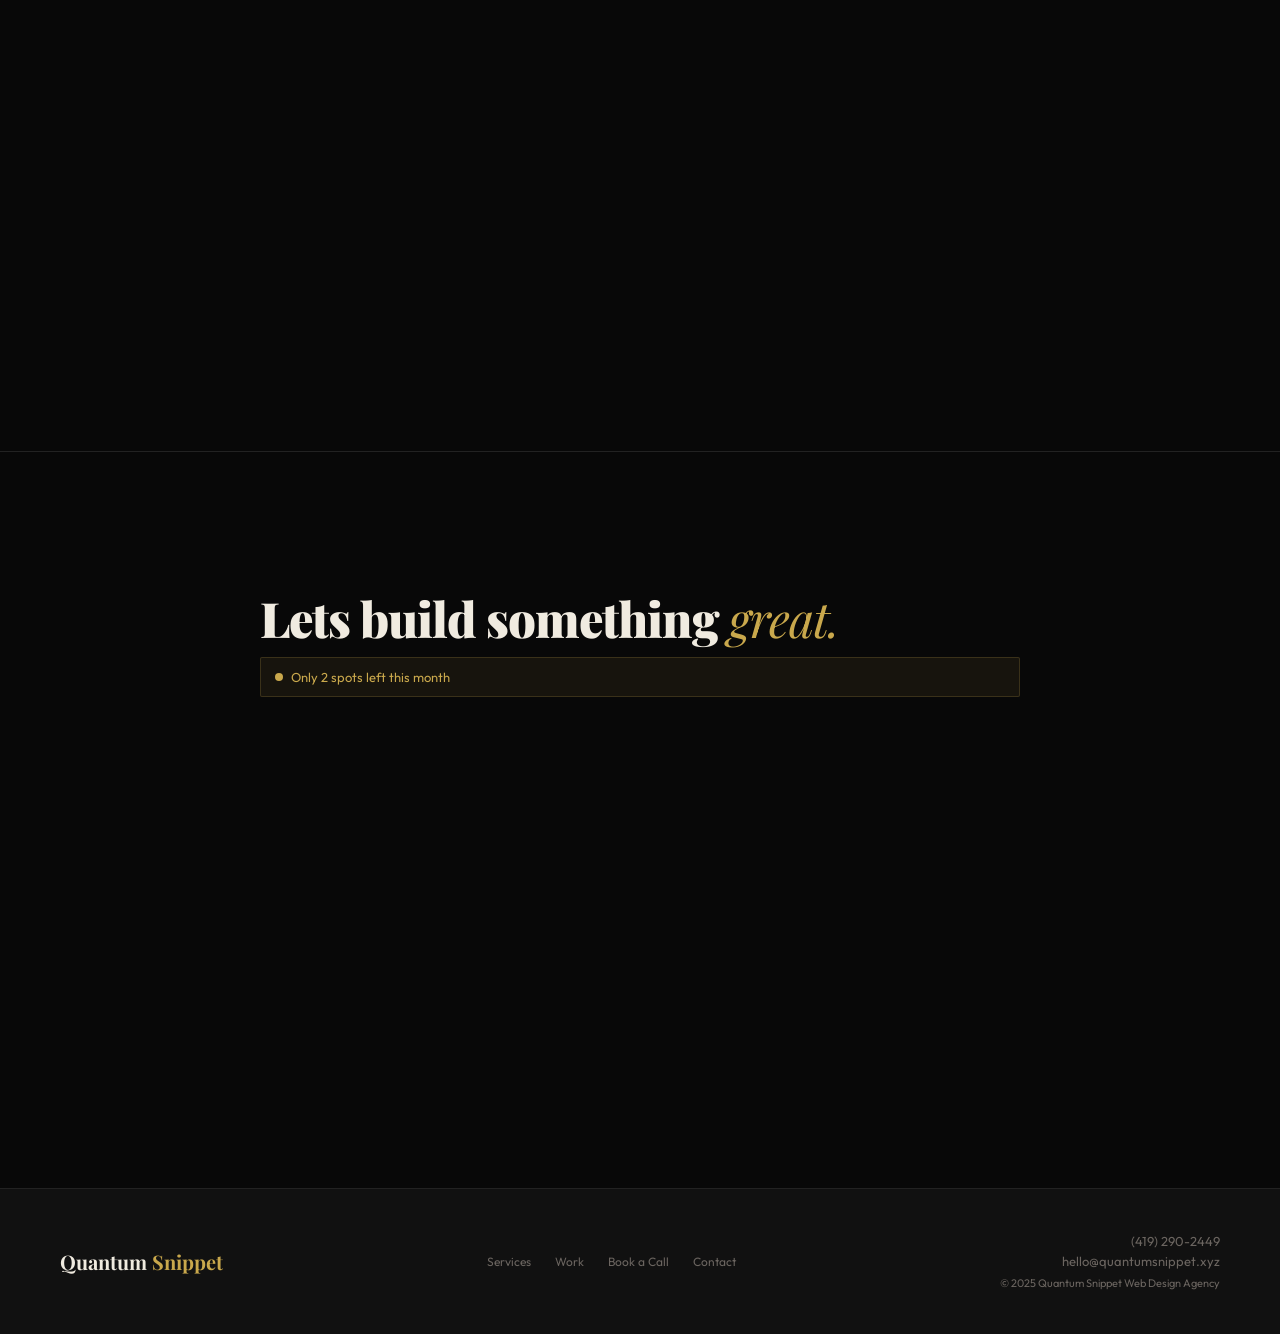
==== commit d40cac91: "Update Whatsapp Number" ====
--- a/index.html
+++ b/index.html
@@ -197,7 +197,7 @@
       </div>
       
       <div class="rv" style="margin-top: 32px; padding-top: 24px; border-top: 1px solid var(--bor);">
-        <a href="https://wa.me/2205219970?text=Hi%20Quantum%20Snippet%2C%20I'm%20interested%20in%20a%20new%20website%20for%20my%20business.%20Can%20we%20chat%3F" 
+        <a href="https://wa.me/14192902449?text=Hi%20Quantum%20Snippet%2C%20I'm%20interested%20in%20a%20new%20website%20for%20my%20business.%20Can%20we%20chat%3F" 
            target="_blank" 
            rel="noopener noreferrer"
            style="display: inline-flex; align-items: center; gap: 12px; background: #25D366; color: #fff; padding: 14px 28px; border-radius: 2px; font-weight: 600; font-size: 14px; text-transform: uppercase; letter-spacing: 0.1em; transition: transform 0.2s, background 0.2s; text-decoration: none;">
